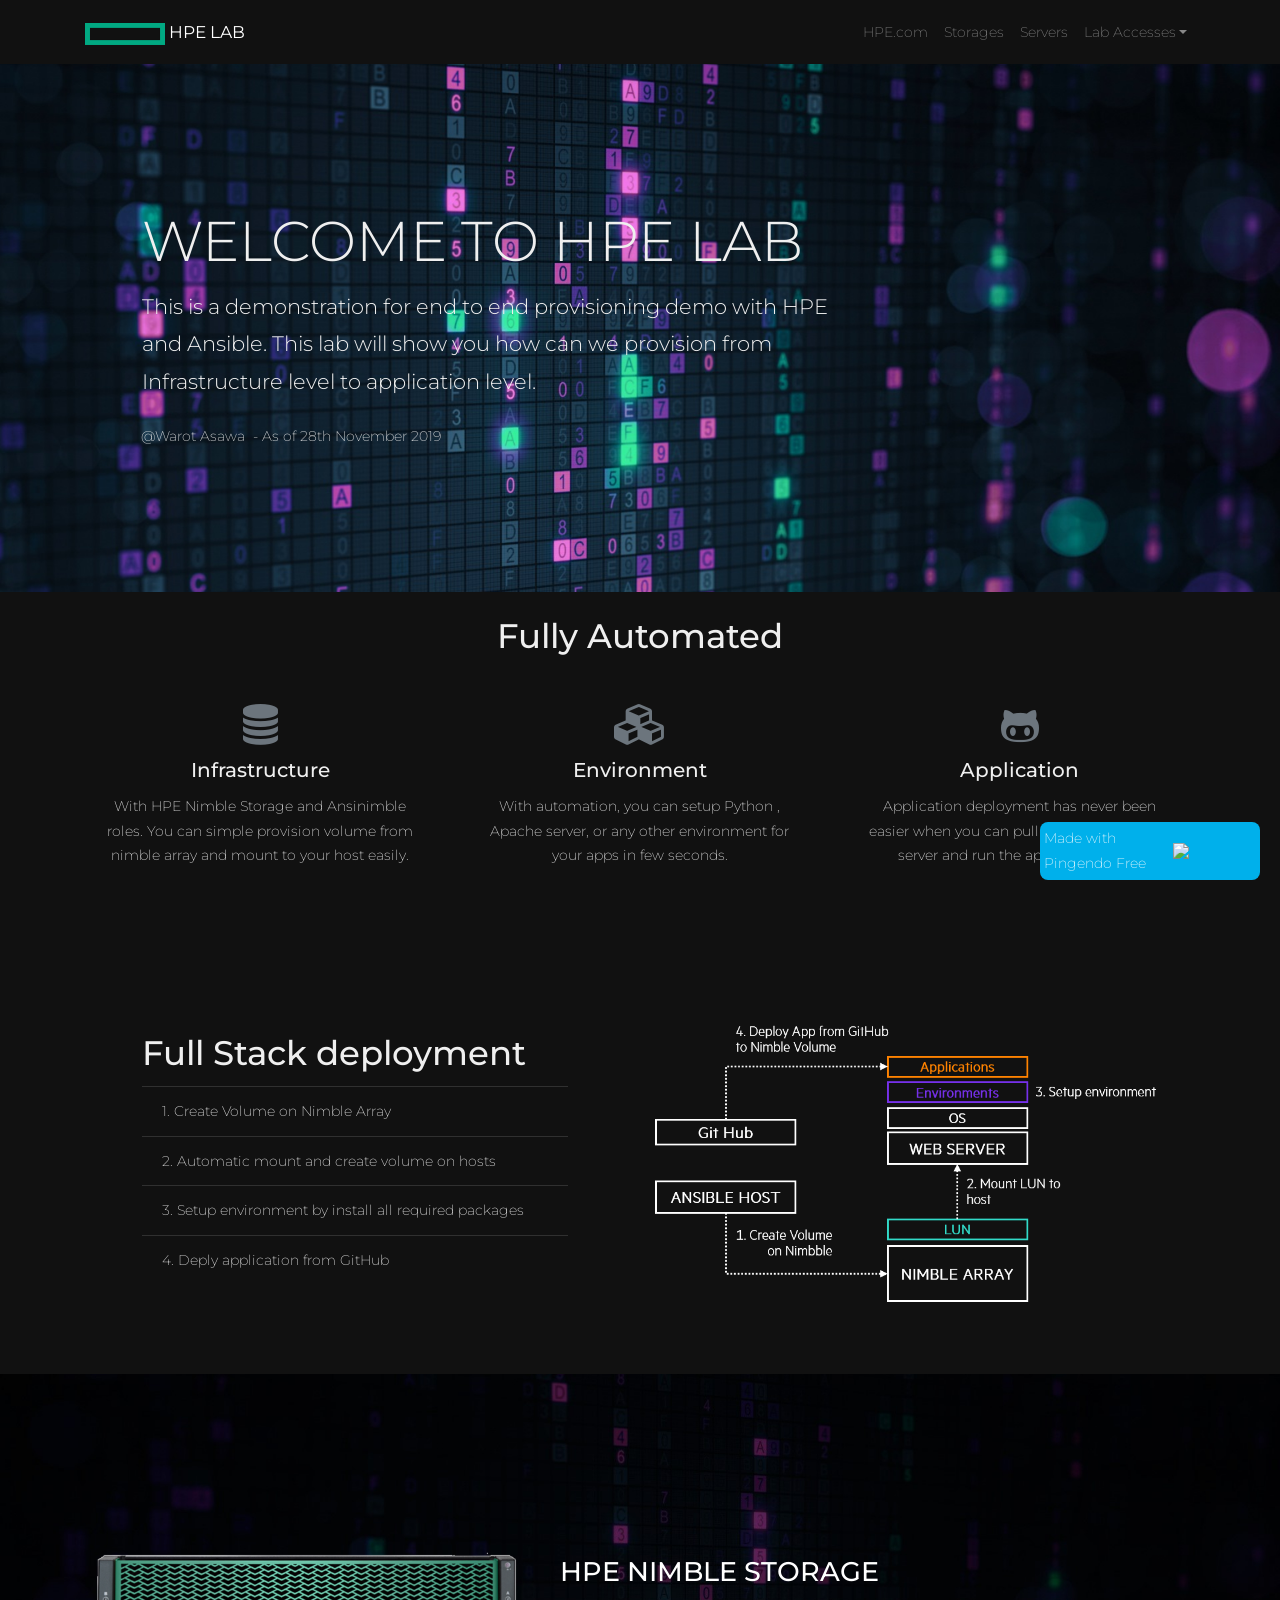
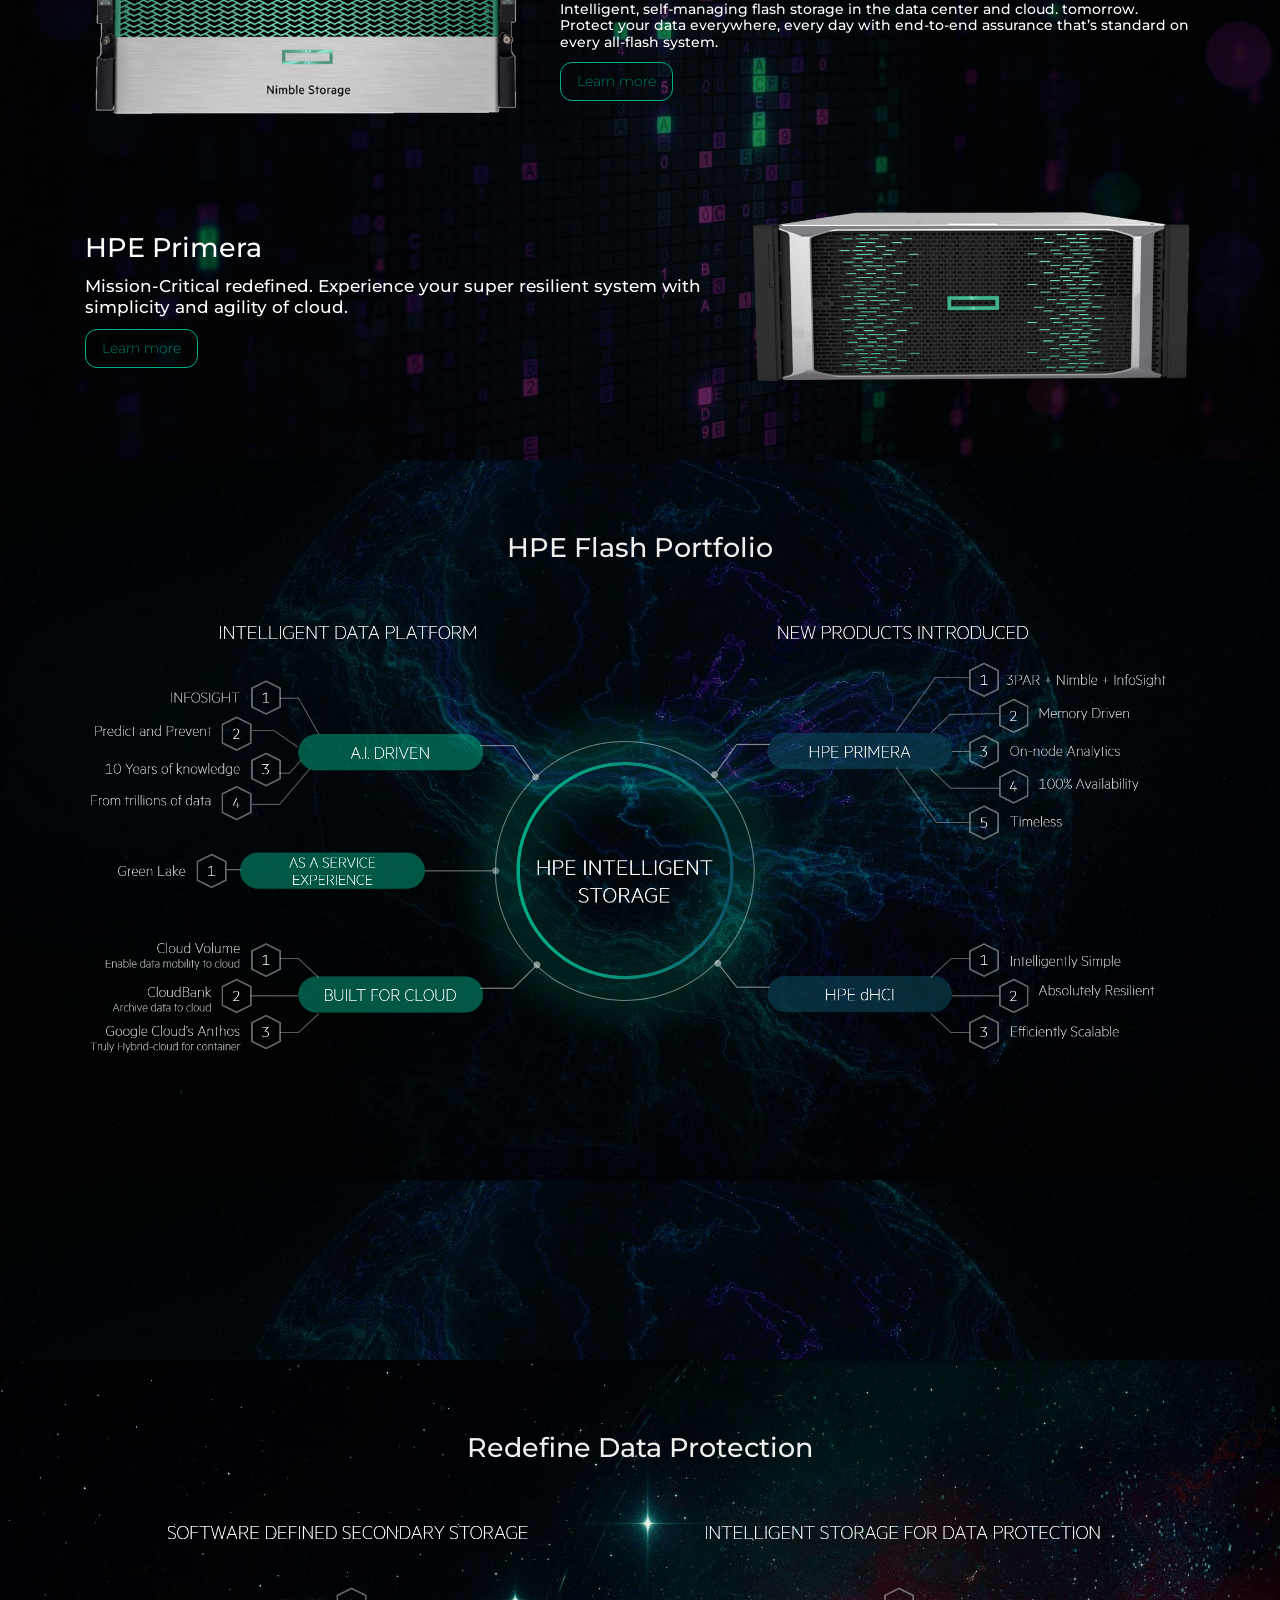
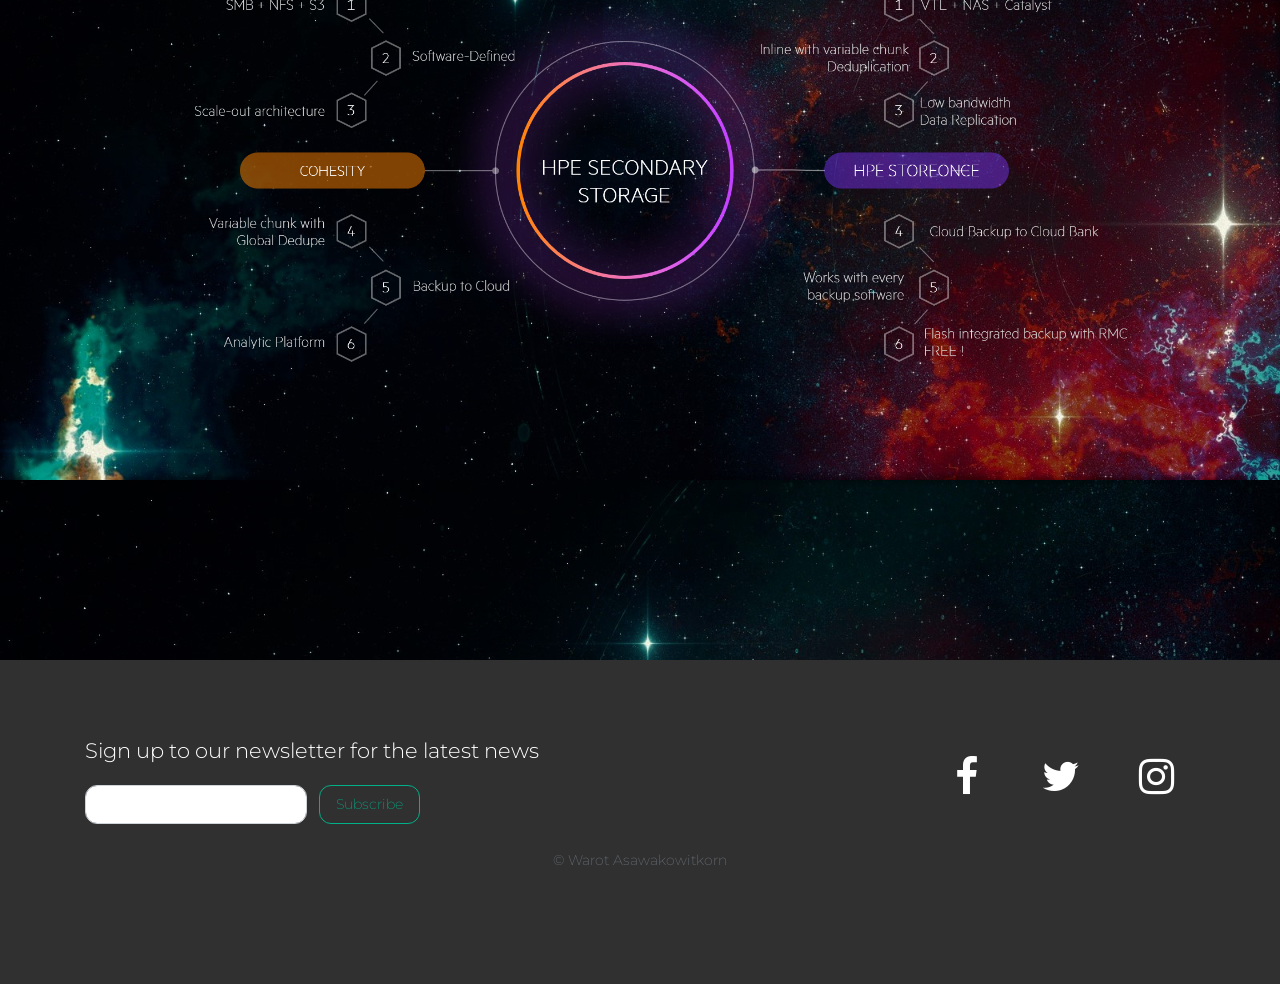
==== index.html @ 10098b96 "change name" ====
<!DOCTYPE html>
<html>

<head>
  <meta charset="utf-8">
  <meta name="viewport" content="width=device-width, initial-scale=1">
  <!-- PAGE settings -->
  <link rel="icon" href="https://templates.pingendo.com/assets/Pingendo_favicon.ico">
  <title>HPE LAB Web App</title>
  <meta name="description" content="For automation Test only.">
  <meta name="keywords" content="HPE Automation">
  <!-- CSS dependencies -->
  <link rel="stylesheet" href="https://cdnjs.cloudflare.com/ajax/libs/font-awesome/4.7.0/css/font-awesome.min.css" type="text/css">
  <link rel="stylesheet" href="neon.css">
  <!-- Script: Make my navbar transparent when the document is scrolled to top -->
  <script src="js/navbar-ontop.js"></script>
  <!-- Script: Animated entrance -->
  <script src="js/animate-in.js"></script>
</head>

<body>
  <!-- Navbar -->
  <nav class="navbar navbar-expand-md navbar-dark bg-dark">
    <div class="container"> <a class="navbar-brand" href="#"><img src="img/logo.png" width="80" height="22" class="d-inline-block align-center" alt="">
        <i class="fa d-inline"></i>
        <b> HPE LAB</b>
      </a> <button class="navbar-toggler navbar-toggler-right border-0" type="button" data-toggle="collapse" data-target="#navbar10">
        <span class="navbar-toggler-icon"></span>
      </button>
      <div class="collapse navbar-collapse" id="navbar10">
        <ul class="navbar-nav ml-auto">
          <li class="nav-item"> <a class="nav-link" href="https://hpe.com">HPE.com</a> </li>
          <li class="nav-item"> <a class="nav-link" href="https://www.hpe.com/us/en/storage.html">Storages</a> </li>
          <li class="nav-item"> <a class="nav-link" href="https://www.hpe.com/us/en/servers.html">Servers</a> </li>
          <li class="nav-item dropdown"> <a class="nav-link dropdown-toggle" id="navbarDropdownMenuLink" data-toggle="dropdown" aria-haspopup="true" aria-expanded="false">Lab Accesses</a>
            <div class="dropdown-menu" aria-labelledby="navbarDropdownMenuLink"> <a class="dropdown-item" href="https://172.30.5.51">Simplivity Lab</a><a class="dropdown-item" href="https://172.30.4.20">Nimble Array</a><a class="dropdown-item" href="https://172.30.12.22">Nimble dHCI Lab</a><a class="dropdown-item" href="https://172.30.4.26">RMC Lab</a><a class="dropdown-item" href="https://172.30.4.1">StoreOnce VSA</a></div>
          </li>
        </ul>
      </div>
    </div>
  </nav>
  <!-- Cover -->
  <div class="py-5 text-center text-md-left" style="	background-image: url(img/bg.jpg);	background-position: right bottom;	background-size: cover;	background-repeat: repeat;	background-attachment: fixed;">
    <div class="container">
      <div class="row">
        <div class="p-5 mx-auto mx-md-0 ml-md-auto col-7 col-md-9">
          <h3 class="display-4">WELCOME TO HPE LAB </h3>
          <p class="mb-3 lead">This is a demonstration for end to end provisioning demo with HPE and Ansible. This lab will show you how can we provision from Infrastructure level to application level. </p>
          <form class="form-inline d-flex justify-content-end">
          </form>
          <div class="input-group-append">@Warot Asawa&nbsp; - As of 28th November 2019</div>
        </div>
        <div class="col-md-3 col-5"></div>
      </div>
      <div class="row">
      </div>
    </div>
  </div>
  <div class="py-3 text-center" style="">
    <div class="container">
      <div class="row">
        <div class="col-md-12 text-center">
          <h1>Fully Automated</h1>
        </div>
      </div>
      <div class="row justify-content-center">
        <div class="col-md-4 p-4"> <i class="d-block fa fa-3x mb-2 text-muted fa-database"></i>
          <h4>Infrastructure</h4>
          <p>With HPE Nimble Storage and Ansinimble roles. You can simple provision volume from nimble array and mount to your host easily. </p>
        </div>
        <div class="col-md-4 col-6 p-4"> <i class="d-block fa fa-3x mb-2 text-muted fa-cubes"></i>
          <h4 style="">Environment</h4>
          <p>With automation, you can setup Python , Apache server, or any other environment for your apps in few seconds. </p>
        </div>
        <div class="col-md-4 col-6 p-4"> <i class="d-block fa fa-3x mb-2 text-muted fa-github-alt"></i>
          <h4>Application</h4>
          <p>Application deployment has never been easier when you can pull new code from Git server and run the app in one steps. </p>
        </div>
      </div>
    </div>
  </div>
  <div class="py-5">
    <div class="container">
      <div class="row">
        <div class="px-lg-5 d-flex flex-column justify-content-center col-lg-6">
          <h1>Full Stack deployment</h1>
          <ul class="list-group list-group-flush">
            <li class="list-group-item">1. Create Volume on Nimble Array</li>
            <li class="list-group-item">2. Automatic mount and create volume on hosts</li>
            <li class="list-group-item"> 3. Setup environment by install all required packages</li>
            <li class="list-group-item"> 4. Deply application from GitHub</li>
          </ul>
        </div>
        <div class="col-lg-6"> <img class="img-fluid d-block" src="img/Diagram.png"> </div>
      </div>
    </div>
  </div>
  <!-- Article style section -->
  <div class="py-5 bg-dark" style="	background-image: url(img/bgdark.jpg);	background-position: top left;	background-size: 100%;	background-repeat: repeat;">
    <div class="container">
      <div class="row py-5">
        <div class="col-md-5 order-2 order-md-1 animate-in-left">
          <img class="img-fluid d-block my-3 mx-auto" src="img/nimble.png" width="auto
auto"> </div>
        <div class="col-md-7 align-self-center order-1 order-md-2 my-3 text-md-left text-center">
          <h2>HPE NIMBLE STORAGE </h2>
          <h6>Intelligent, self-managing flash storage in the data center and cloud. tomorrow. Protect your data everywhere, every day with end-to-end assurance that’s standard on every all-flash system. </h6>
          <a class="btn btn-outline-primary" href="https://www.hpe.com/us/en/storage/nimble.html">Learn more</a>
        </div>
      </div>
      <div class="row text-center">
        <div class="align-self-center col-lg-7 text-md-left text-center">
          <h2>HPE Primera</h2>
          <h5 contenteditable="true">Mission-Critical redefined. Experience your super resilient system with simplicity and agility of cloud.</h5><a class="btn btn-outline-primary" href="https://www.hpe.com/us/en/storage/hpe-primera.html">Learn more</a>
        </div>
        <div class="align-self-center animate-in-right col-lg-5">
          <img class="img-fluid d-block mx-auto m-0" src="img/primera-s.png" style=""> </div>
      </div>
    </div>
  </div>
  <!-- Features -->
  <div class="py-5 h-100" id="features" style="	background-image: url(img/bg2dark.jpg);	background-position: top left;	background-size: 100%;	background-repeat: repeat;">
    <div class="container h-100">
      <div class="row">
        <div class="col-12 text-center">
          <h2 class="pb-4">HPE Flash Portfolio</h2>
        </div>
      </div>
      <div class="row w-100 h-75" style="	background-image: url(img/primary.png);	background-position: inline;	background-size: 100%;	background-repeat: no-repeat;"></div>
    </div>
  </div>
  <div class="py-5 h-100" id="features" style="	background-image: url(img/bg3dark.jpg);	background-position: top left;	background-size: 100%;	background-repeat: repeat;">
    <div class="container h-100">
      <div class="row">
        <div class="col-12 text-center">
          <h2 class="pb-4">Redefine Data Protection</h2>
        </div>
      </div>
      <div class="row w-100 h-75" style="	background-image: url(img/secondary.png);	background-position: inline;	background-size: 100%;	background-repeat: no-repeat;"></div>
    </div>
  </div>
  <!-- Features -->
  <!-- Carousel reviews -->
  <!-- Call to action -->
  <!-- Footer -->
  <div class="py-5 bg-dark">
    <div class="container">
      <div class="row">
        <div class="col-md-9">
          <p class="lead">Sign up to our newsletter for the latest news</p>
          <form class="form-inline">
            <div class="form-group">
              <input type="email" class="form-control" placeholder="Your e-mail here"> </div>
            <button type="submit" class="btn ml-2 btn-outline-primary">Subscribe</button>
          </form>
        </div>
        <div class="col-4 col-md-1 align-self-center my-3">
          <a href="https://www.facebook.com" target="blank"><i class="fa fa-fw fa-facebook fa-3x text-white"></i></a>
        </div>
        <div class="col-4 col-md-1 align-self-center my-3">
          <a href="https://twitter.com" target="blank"><i class="fa fa-fw fa-twitter fa-3x text-white"></i></a>
        </div>
        <div class="col-4 col-md-1 align-self-center my-3">
          <a href="https://www.instagram.com" target="blank"><i class="fa fa-fw fa-instagram fa-3x text-white"></i></a>
        </div>
      </div>
      <div class="row">
        <div class="col-12 my-3 text-center">
          <p class="text-muted" contenteditable="true">© Warot Asawakowitkorn</p>
        </div>
      </div>
    </div>
  </div>
  <!-- JavaScript dependencies -->
  <script src="https://code.jquery.com/jquery-3.3.1.min.js"></script>
  <script src="https://cdnjs.cloudflare.com/ajax/libs/popper.js/1.14.3/umd/popper.min.js" integrity="sha384-ZMP7rVo3mIykV+2+9J3UJ46jBk0WLaUAdn689aCwoqbBJiSnjAK/l8WvCWPIPm49" crossorigin="anonymous"></script>
  <script src="https://stackpath.bootstrapcdn.com/bootstrap/4.1.3/js/bootstrap.min.js" integrity="sha384-ChfqqxuZUCnJSK3+MXmPNIyE6ZbWh2IMqE241rYiqJxyMiZ6OW/JmZQ5stwEULTy" crossorigin="anonymous"></script>
  <!-- Script: Smooth scrolling between anchors in the same page -->
  <script src="js/smooth-scroll.js" style=""></script>
  <pingendo onclick="window.open('https://pingendo.com/', '_blank')" style="cursor:pointer;position: fixed;bottom: 20px;right:20px;padding:4px;background-color: #00b0eb;border-radius: 8px; width:220px;display:flex;flex-direction:row;align-items:center;justify-content:center;font-size:14px;color:white">Made with Pingendo Free&nbsp;&nbsp;<img src="https://pingendo.com/site-assets/Pingendo_logo_big.png" class="d-block" alt="Pingendo logo" height="16"></pingendo>
</body>

</html>
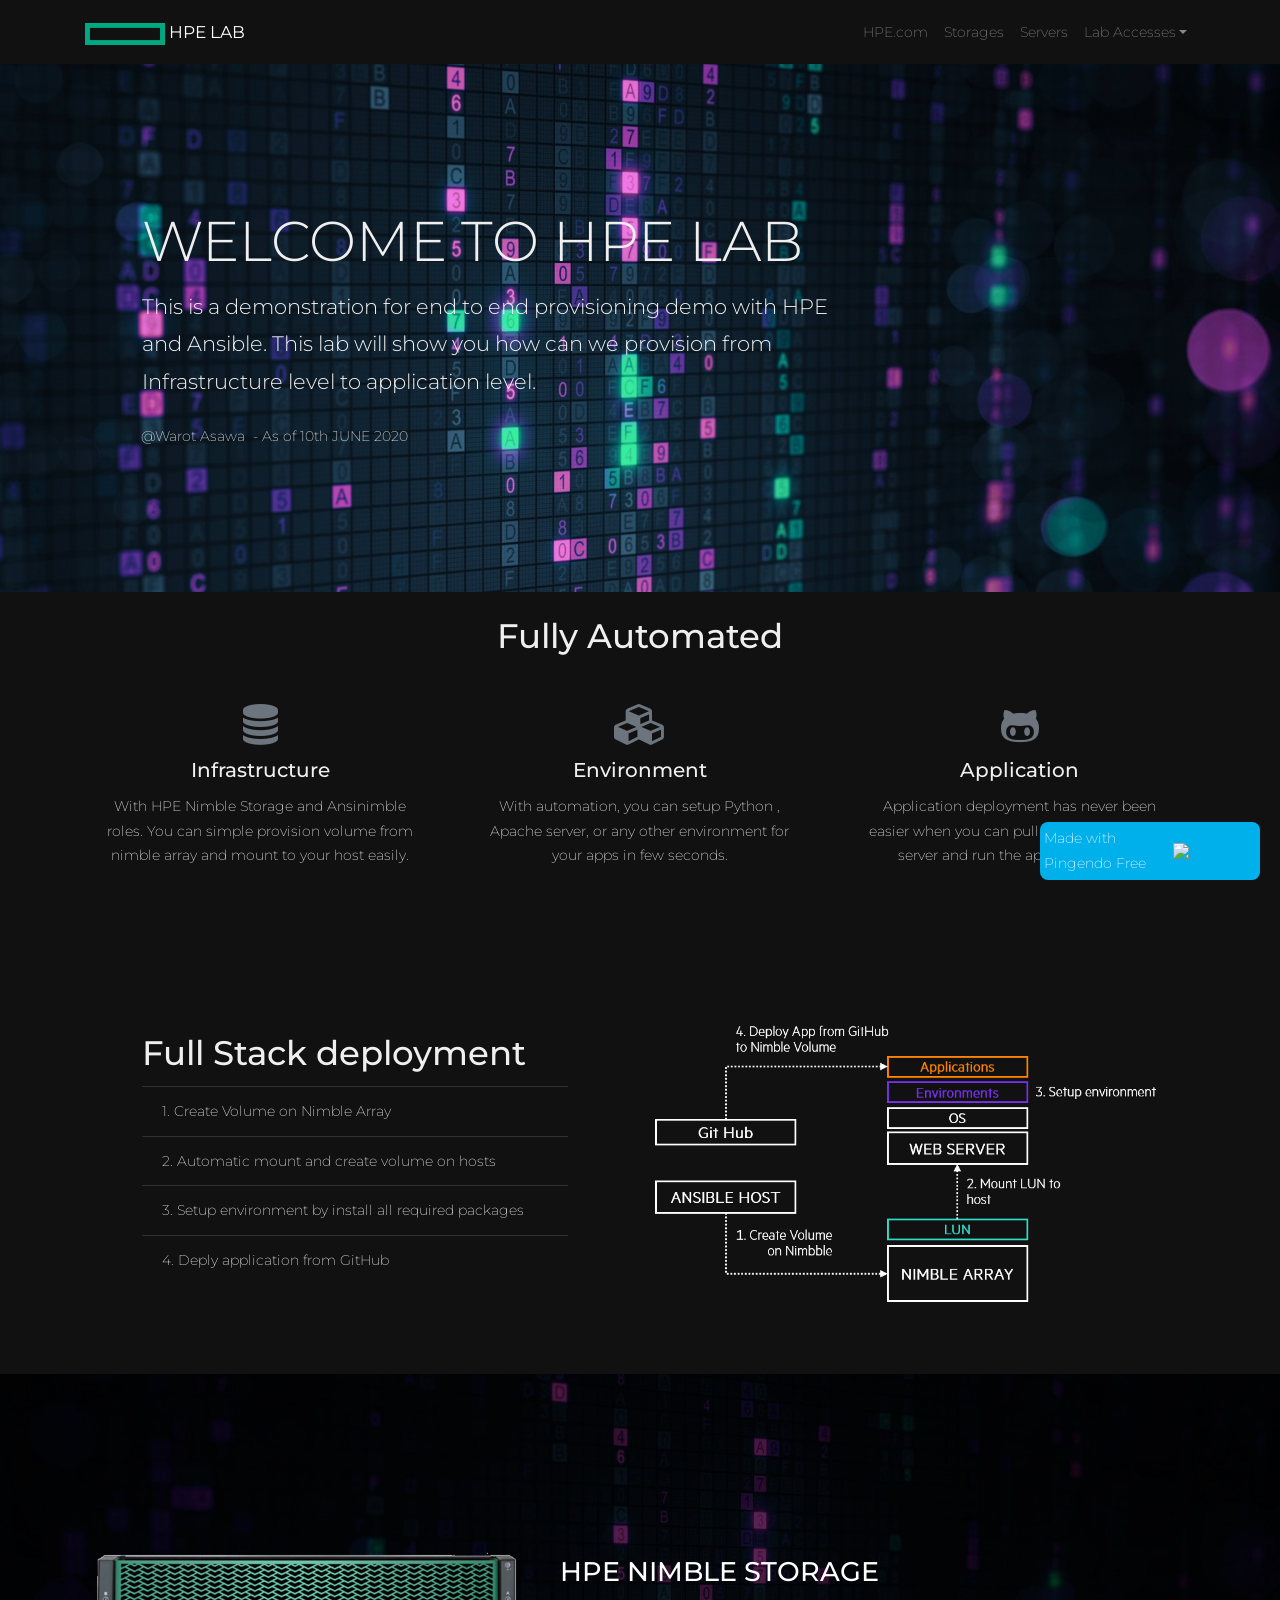
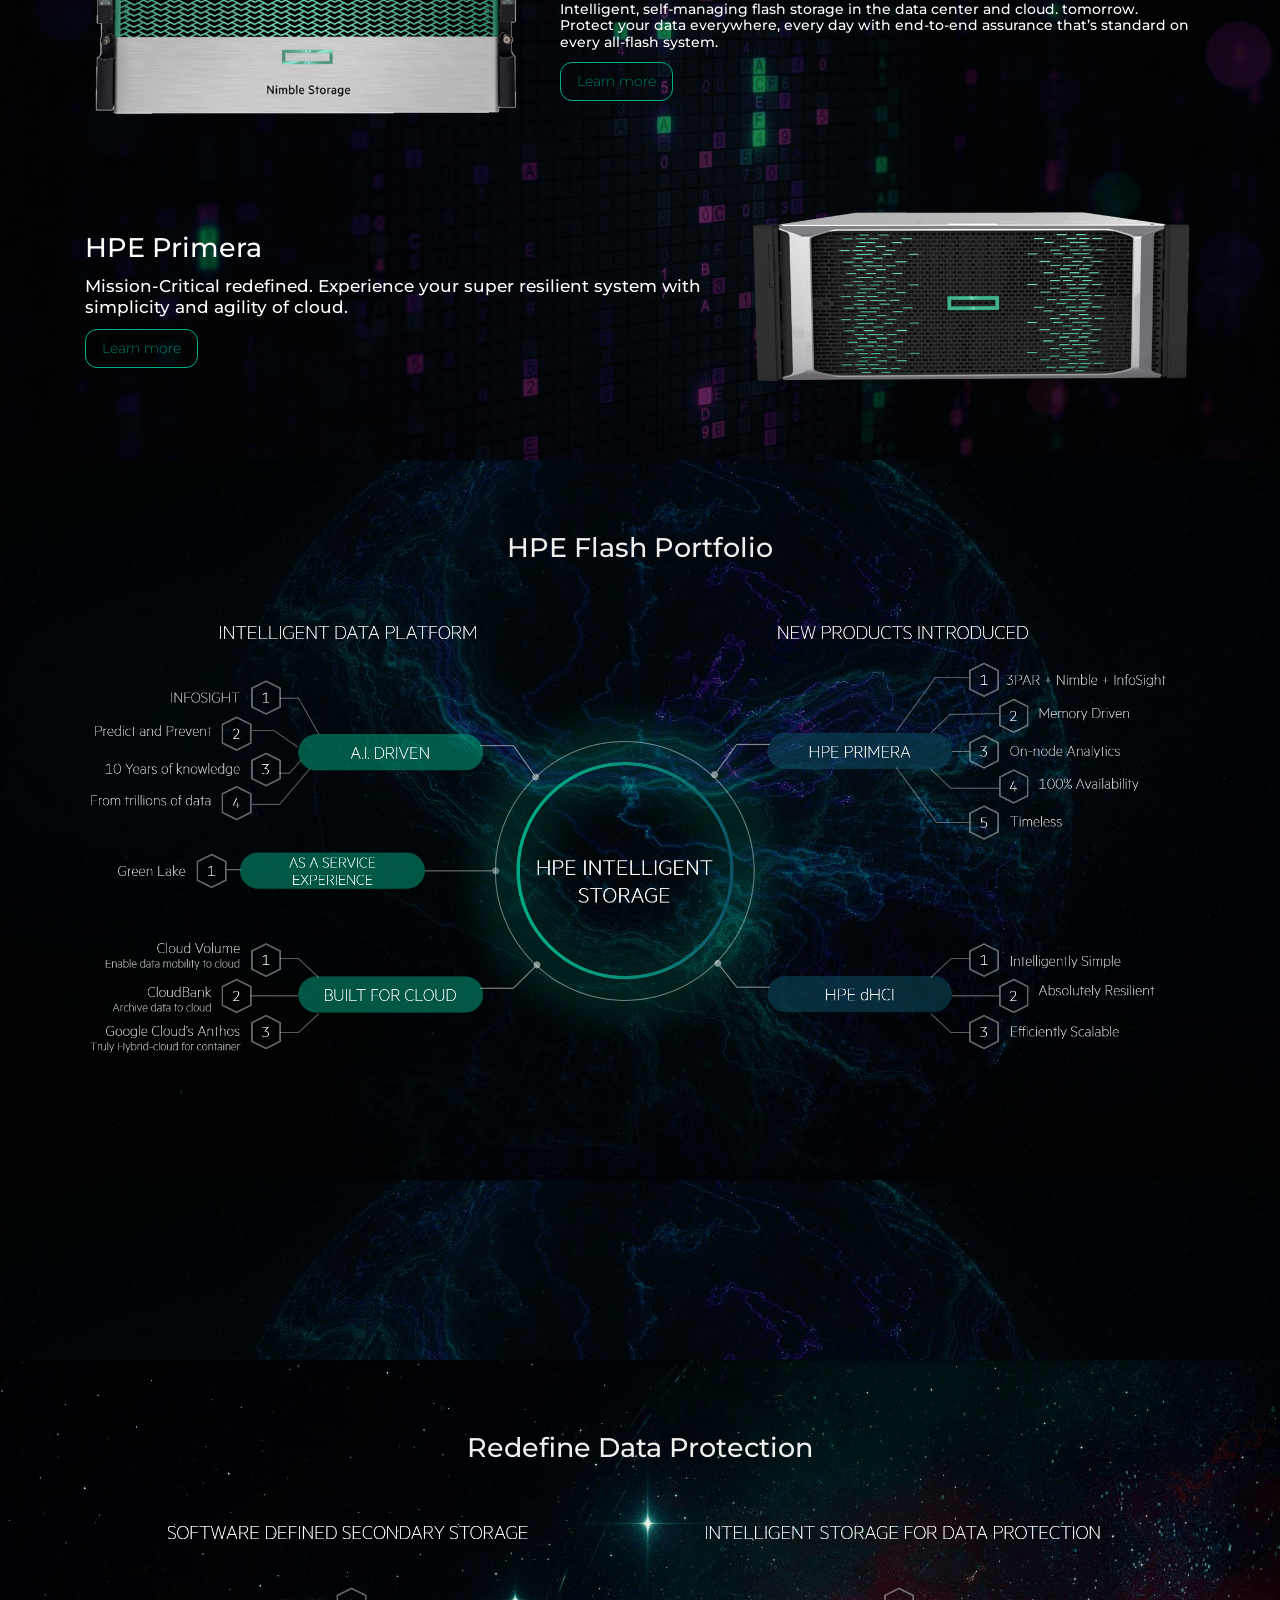
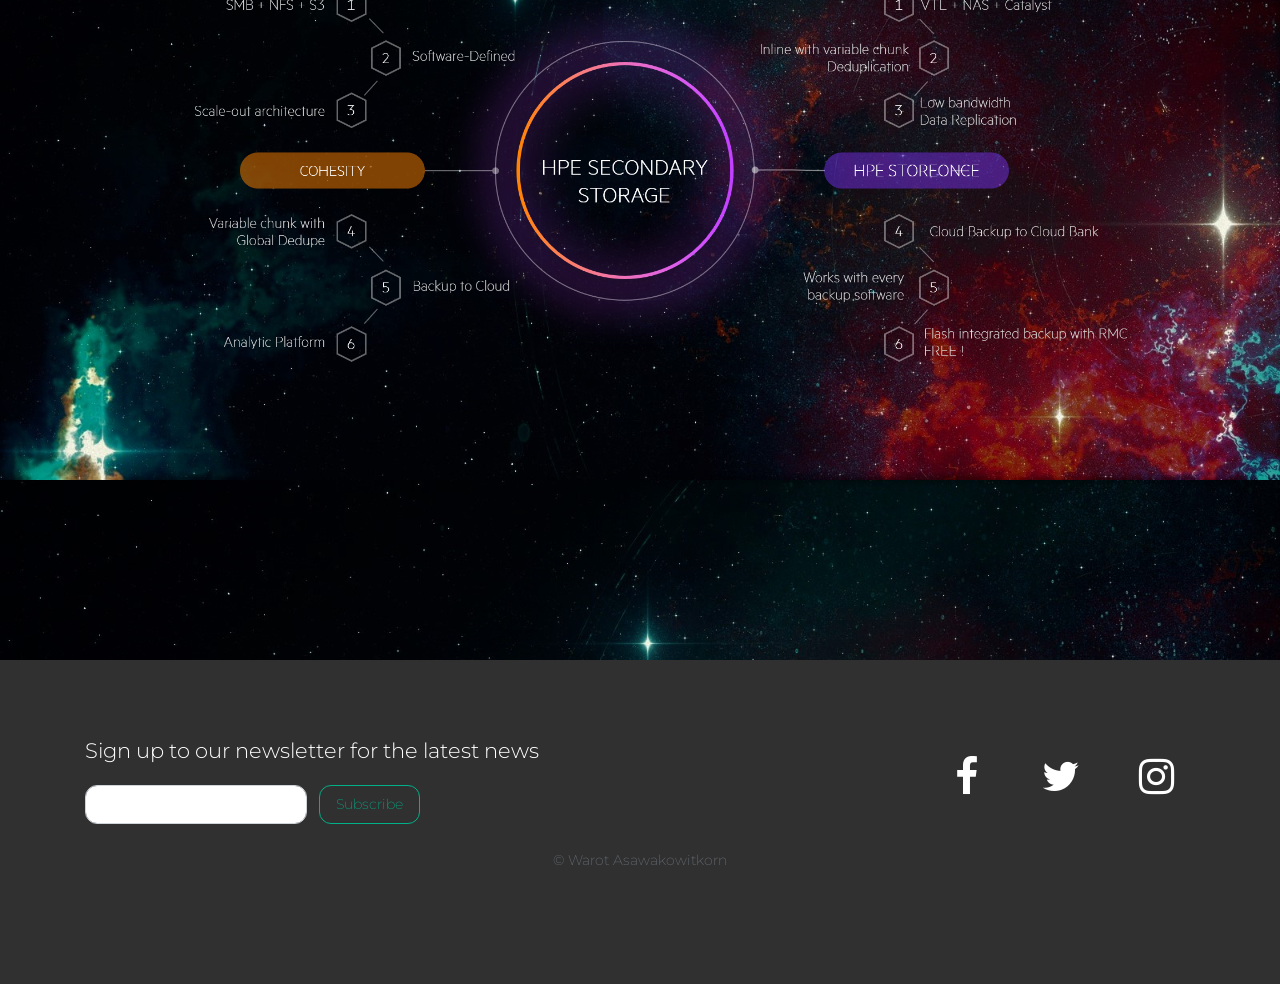
==== commit ea78a749: "Try auto build" ====
--- a/index.html
+++ b/index.html
@@ -48,7 +48,7 @@
           <p class="mb-3 lead">This is a demonstration for end to end provisioning demo with HPE and Ansible. This lab will show you how can we provision from Infrastructure level to application level. </p>
           <form class="form-inline d-flex justify-content-end">
           </form>
-          <div class="input-group-append">@Warot Asawa&nbsp; - As of 28th November 2019</div>
+          <div class="input-group-append">@Warot Asawa&nbsp; - As of 10th JUNE 2020</div>
         </div>
         <div class="col-md-3 col-5"></div>
       </div>
@@ -180,4 +180,4 @@
   <pingendo onclick="window.open('https://pingendo.com/', '_blank')" style="cursor:pointer;position: fixed;bottom: 20px;right:20px;padding:4px;background-color: #00b0eb;border-radius: 8px; width:220px;display:flex;flex-direction:row;align-items:center;justify-content:center;font-size:14px;color:white">Made with Pingendo Free&nbsp;&nbsp;<img src="https://pingendo.com/site-assets/Pingendo_logo_big.png" class="d-block" alt="Pingendo logo" height="16"></pingendo>
 </body>
 
-</html>+</html>
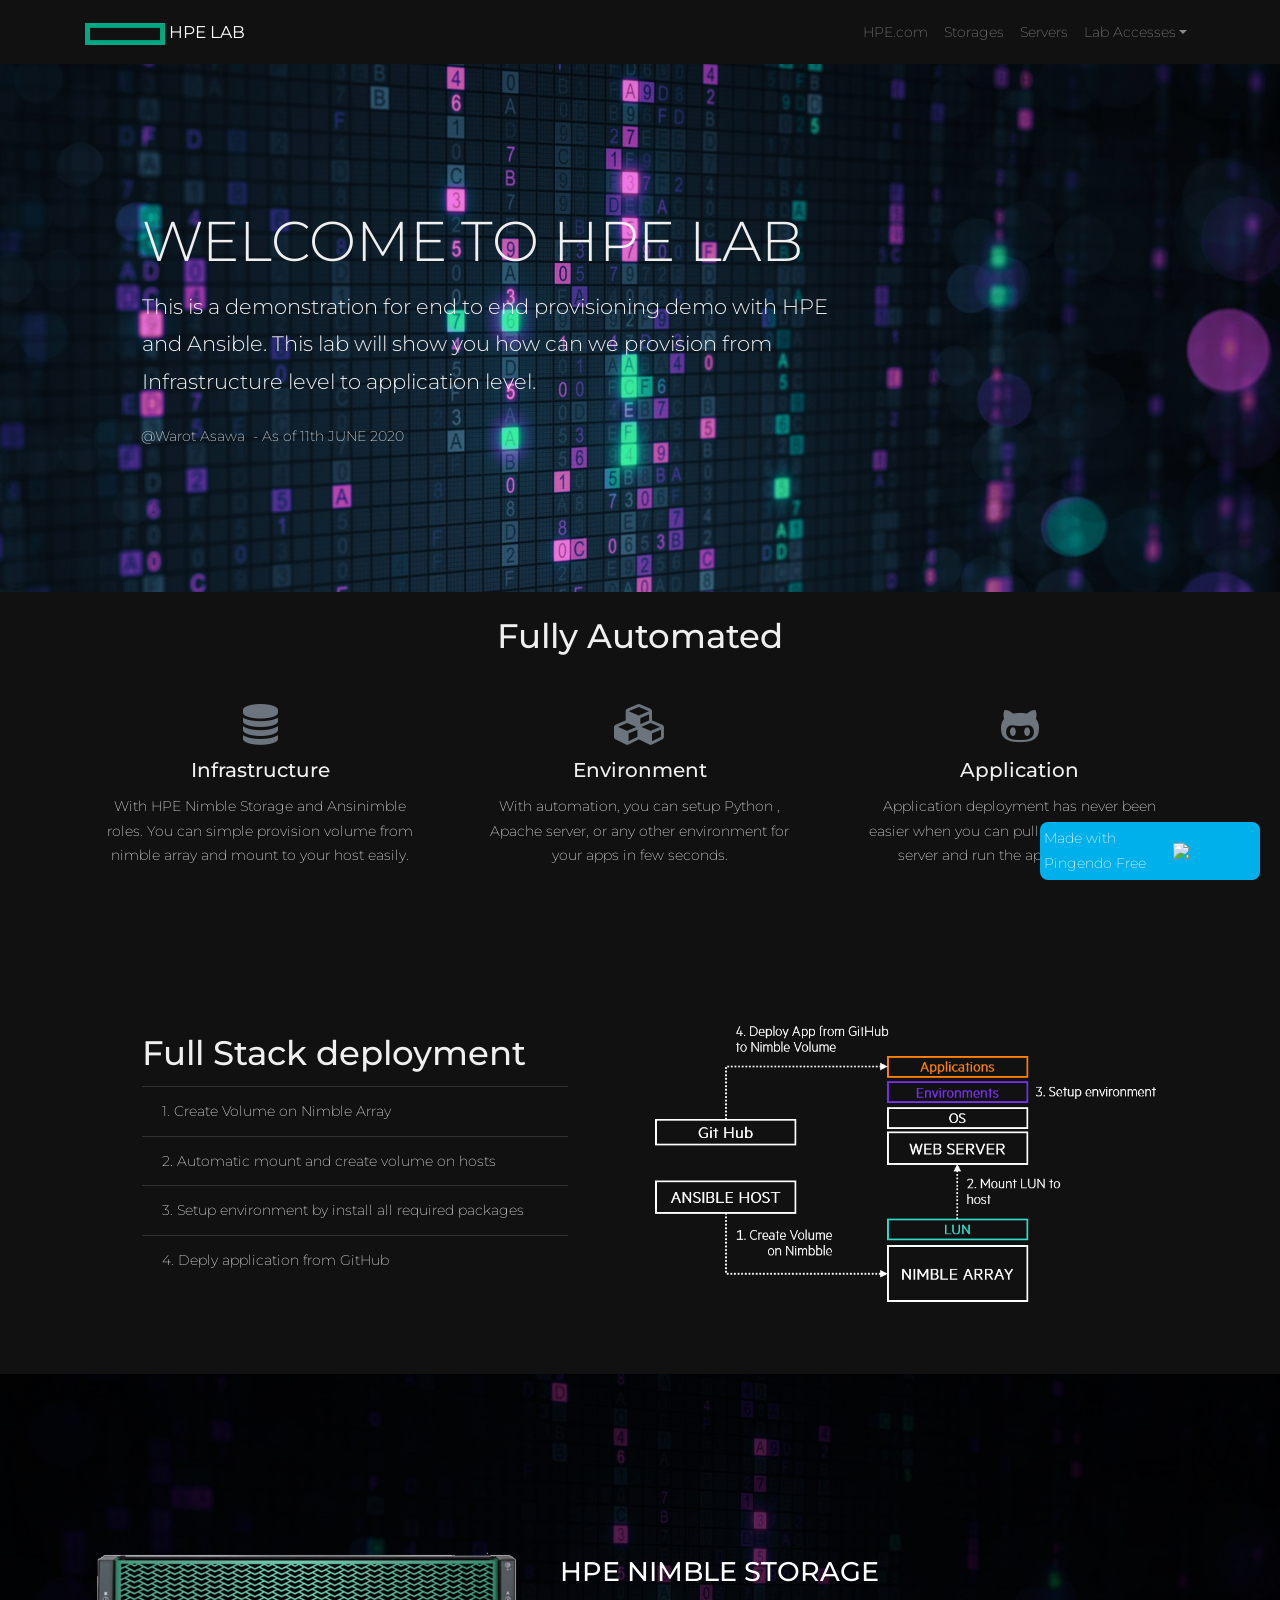
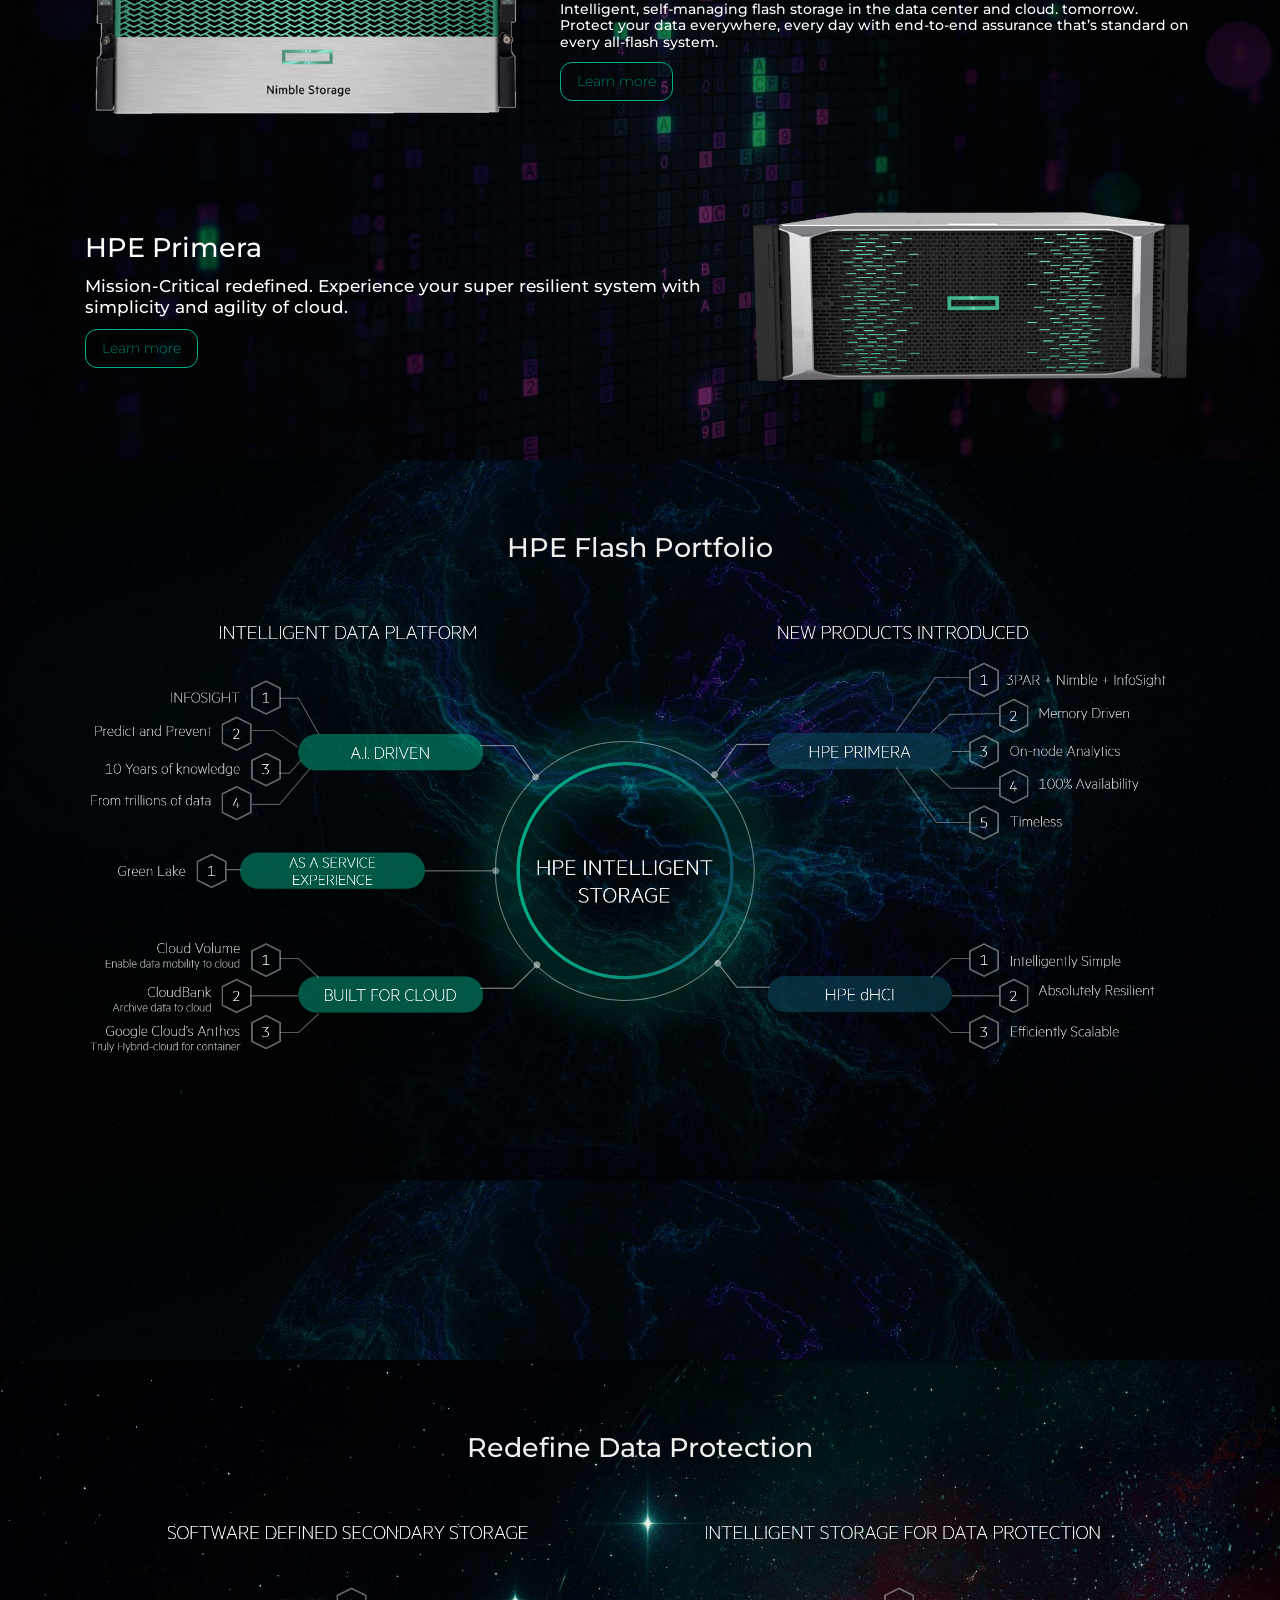
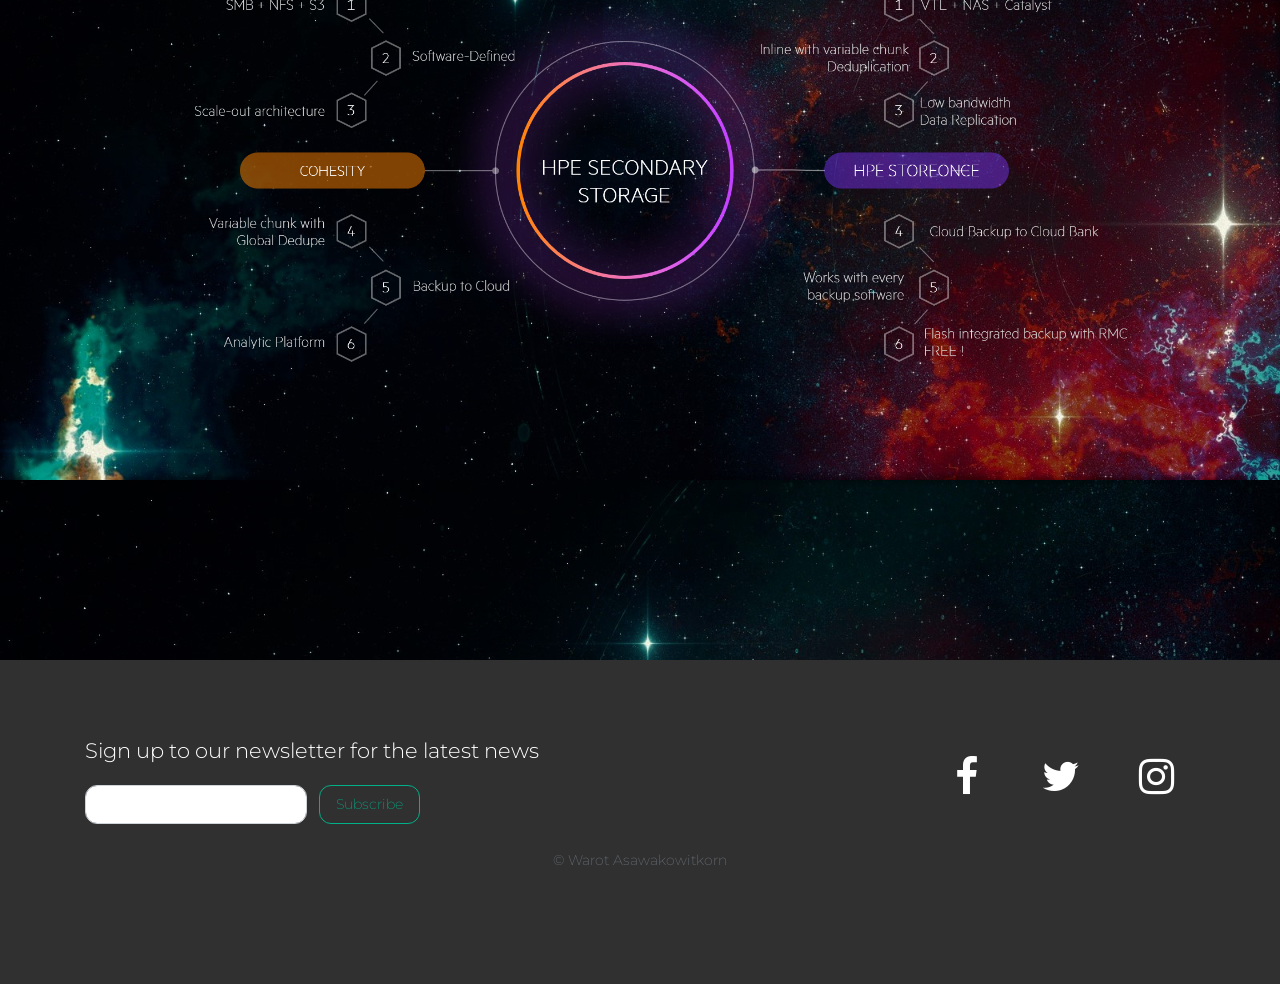
==== commit 632236ae: "Test, change to 11th june" ====
--- a/index.html
+++ b/index.html
@@ -48,7 +48,7 @@
           <p class="mb-3 lead">This is a demonstration for end to end provisioning demo with HPE and Ansible. This lab will show you how can we provision from Infrastructure level to application level. </p>
           <form class="form-inline d-flex justify-content-end">
           </form>
-          <div class="input-group-append">@Warot Asawa&nbsp; - As of 10th JUNE 2020</div>
+          <div class="input-group-append">@Warot Asawa&nbsp; - As of 11th JUNE 2020</div>
         </div>
         <div class="col-md-3 col-5"></div>
       </div>
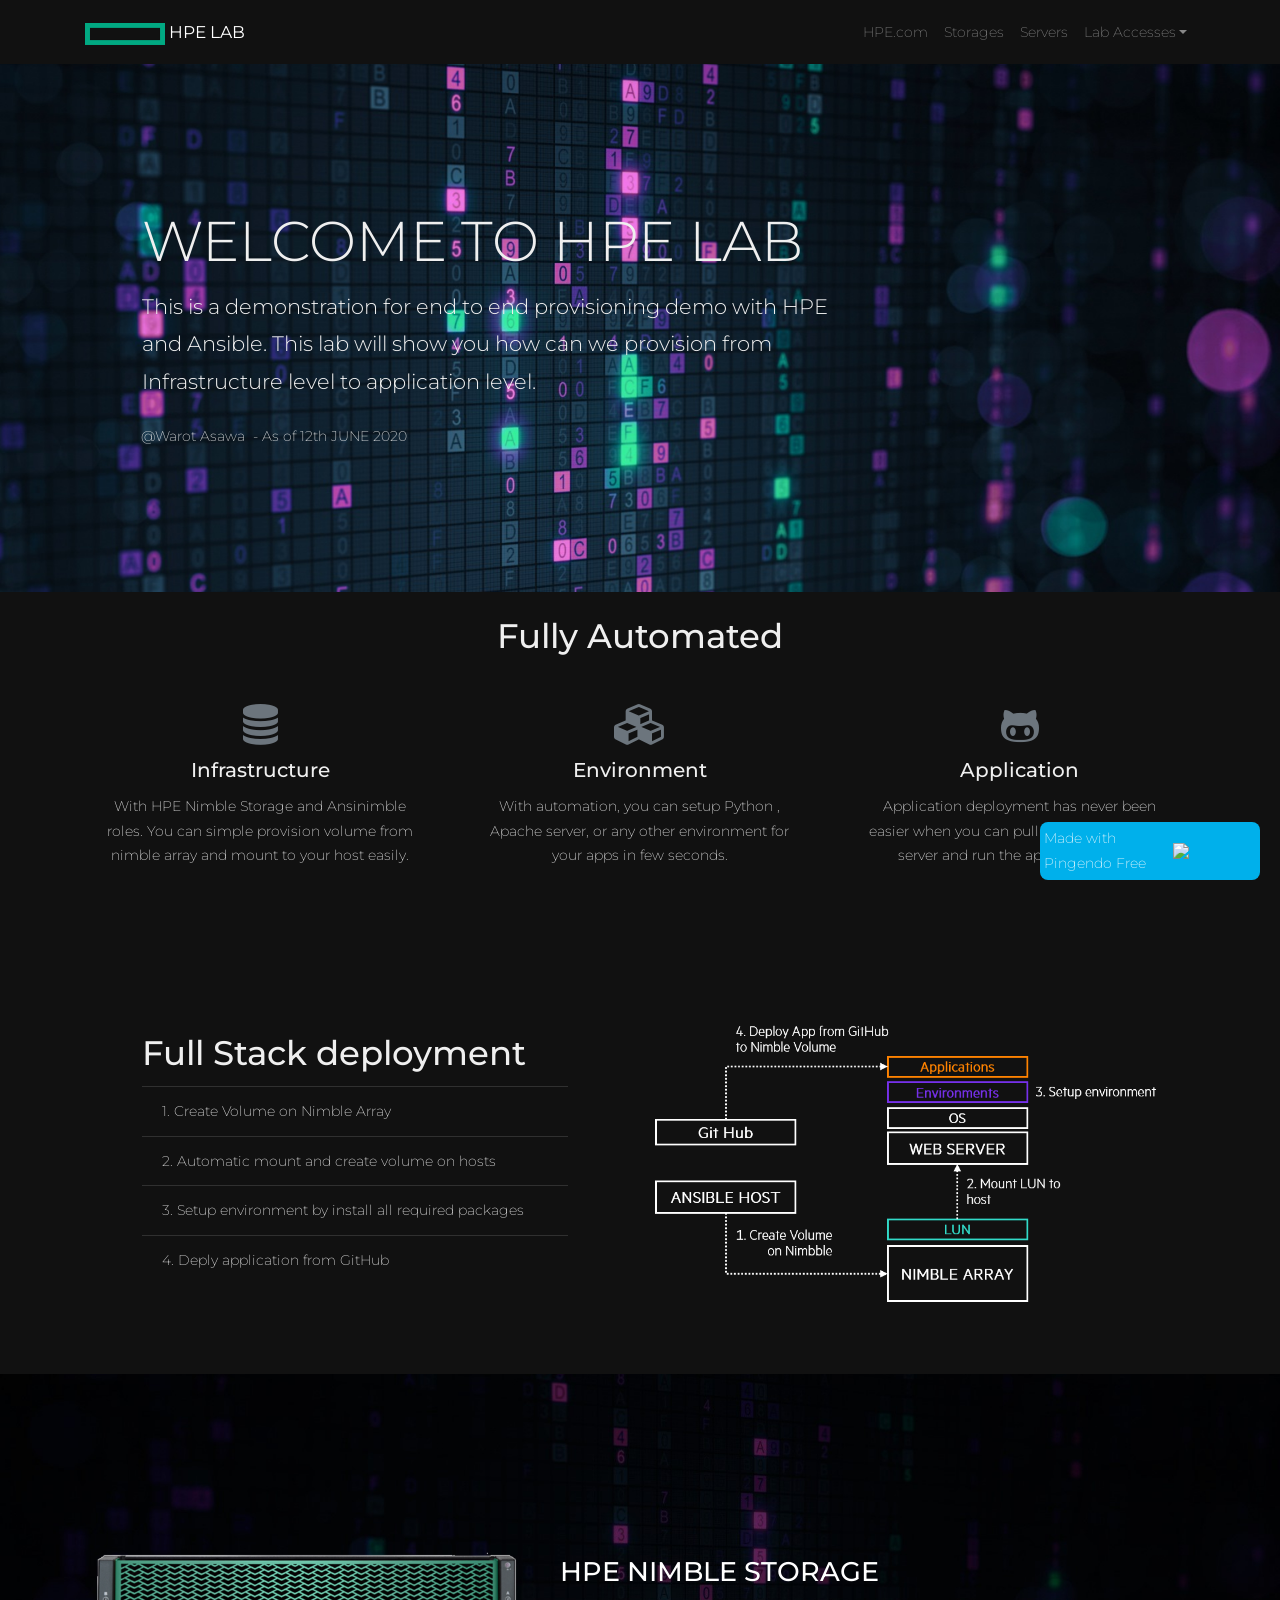
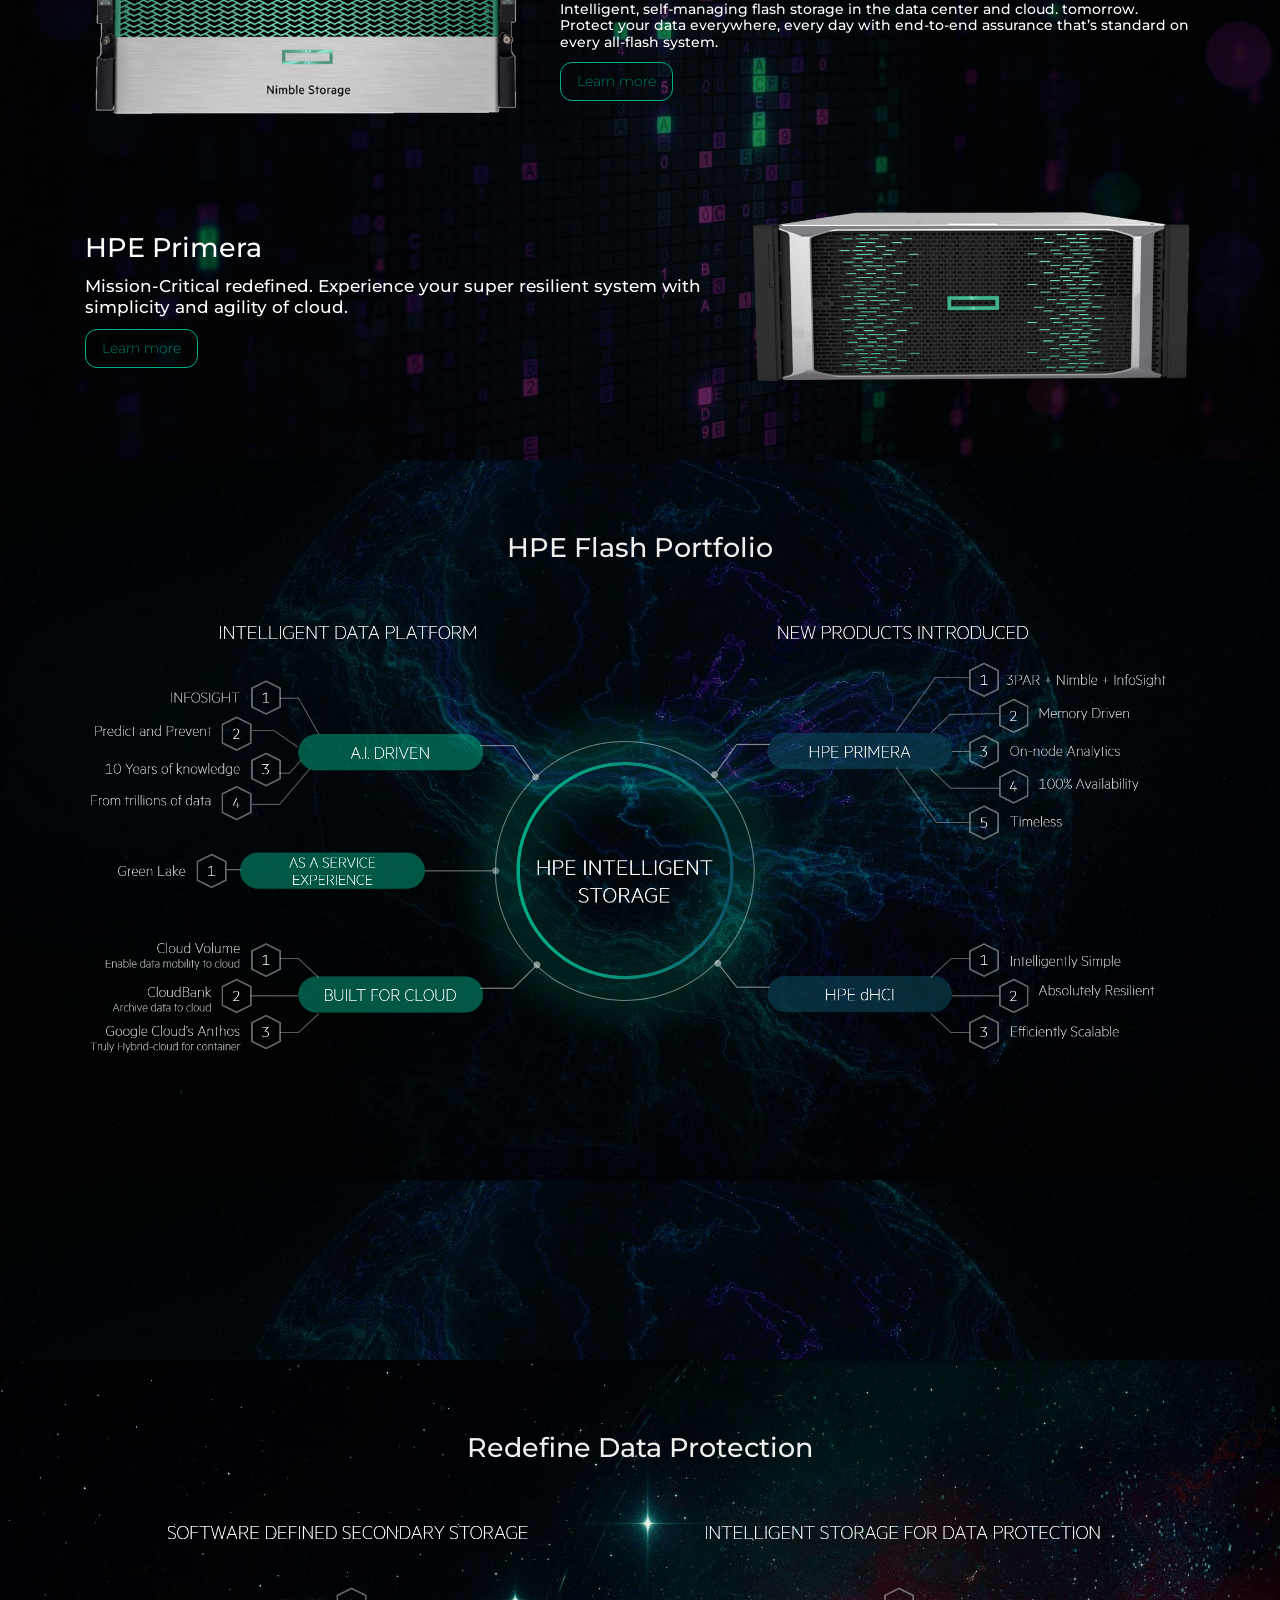
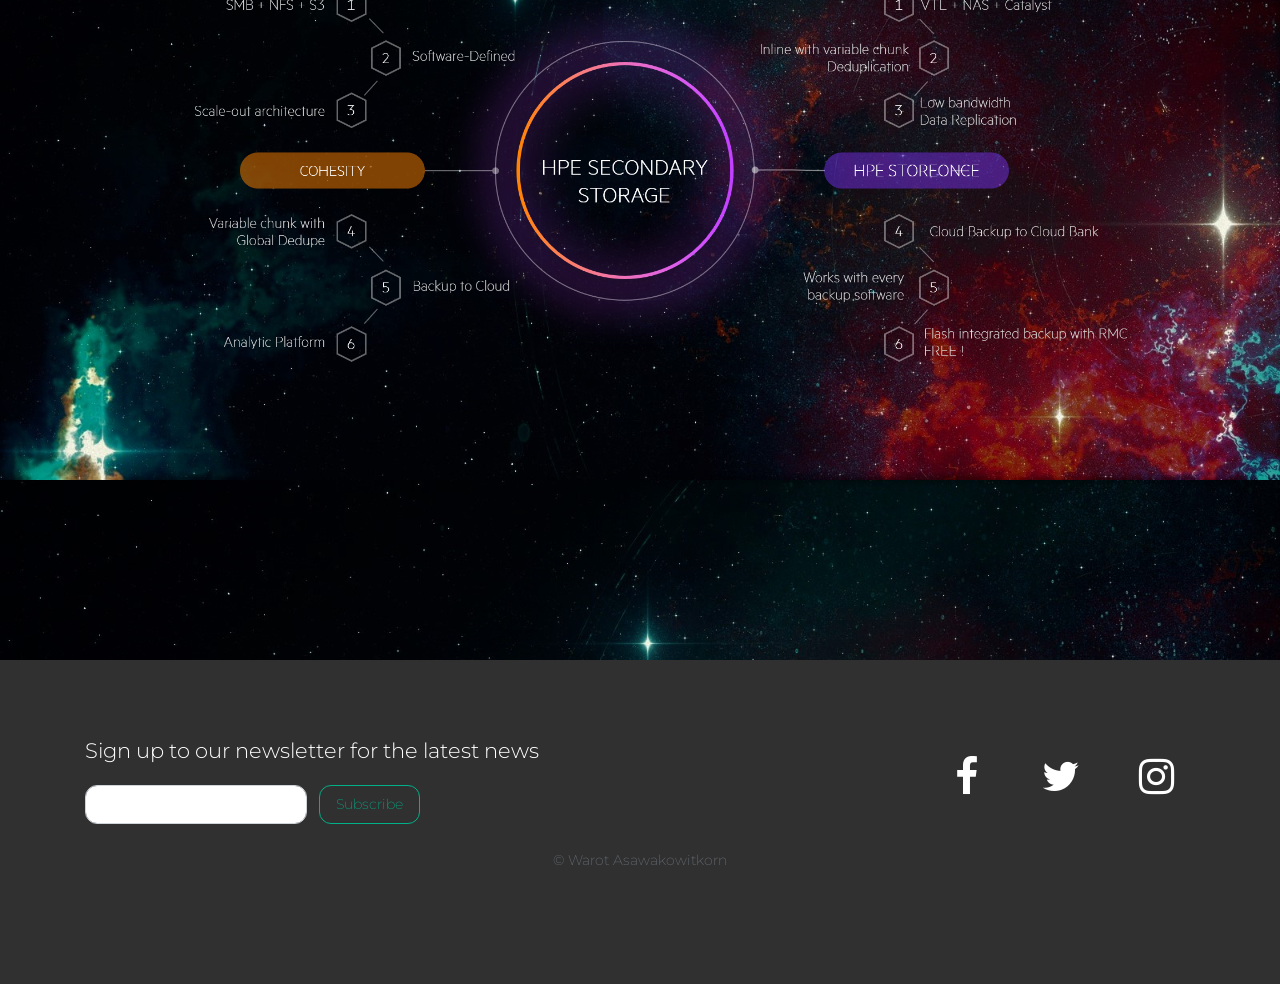
==== commit a0d60664: "iChenage date" ====
--- a/index.html
+++ b/index.html
@@ -48,7 +48,7 @@
           <p class="mb-3 lead">This is a demonstration for end to end provisioning demo with HPE and Ansible. This lab will show you how can we provision from Infrastructure level to application level. </p>
           <form class="form-inline d-flex justify-content-end">
           </form>
-          <div class="input-group-append">@Warot Asawa&nbsp; - As of 11th JUNE 2020</div>
+          <div class="input-group-append">@Warot Asawa&nbsp; - As of 12th JUNE 2020</div>
         </div>
         <div class="col-md-3 col-5"></div>
       </div>
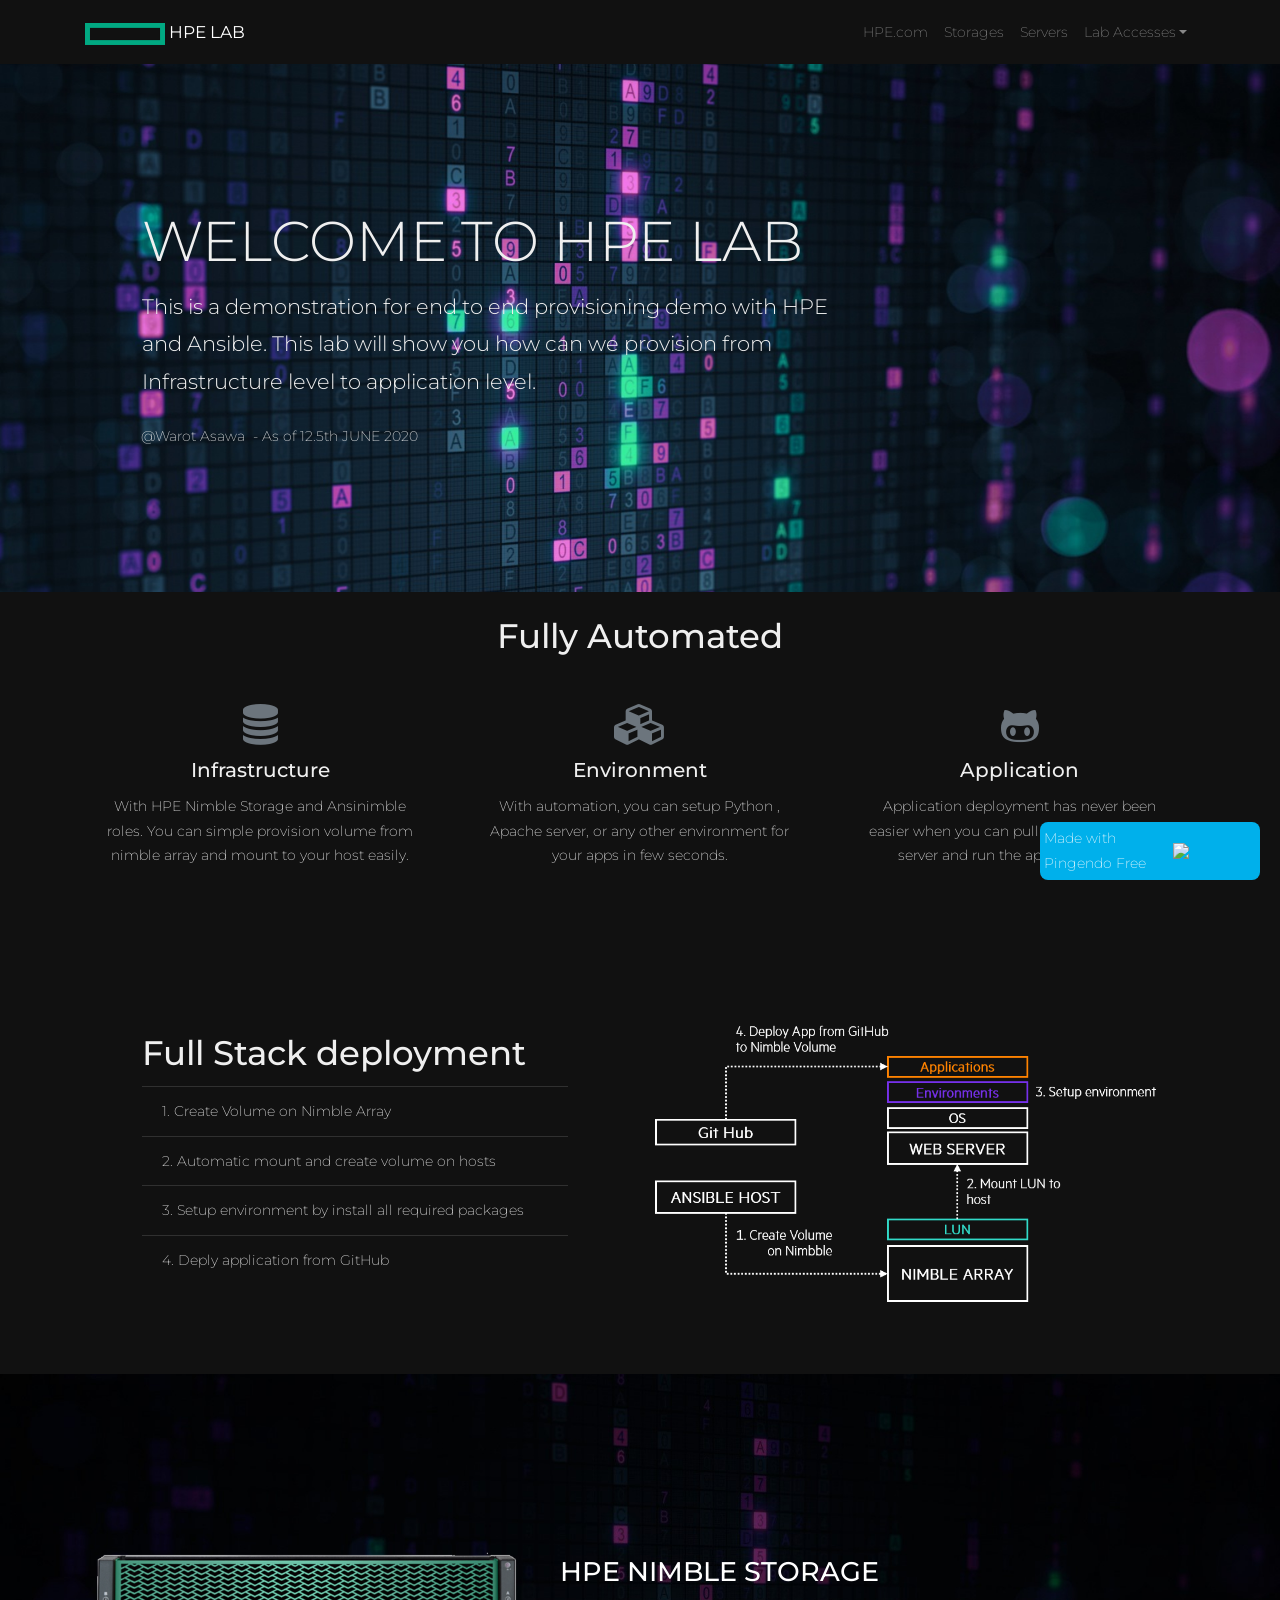
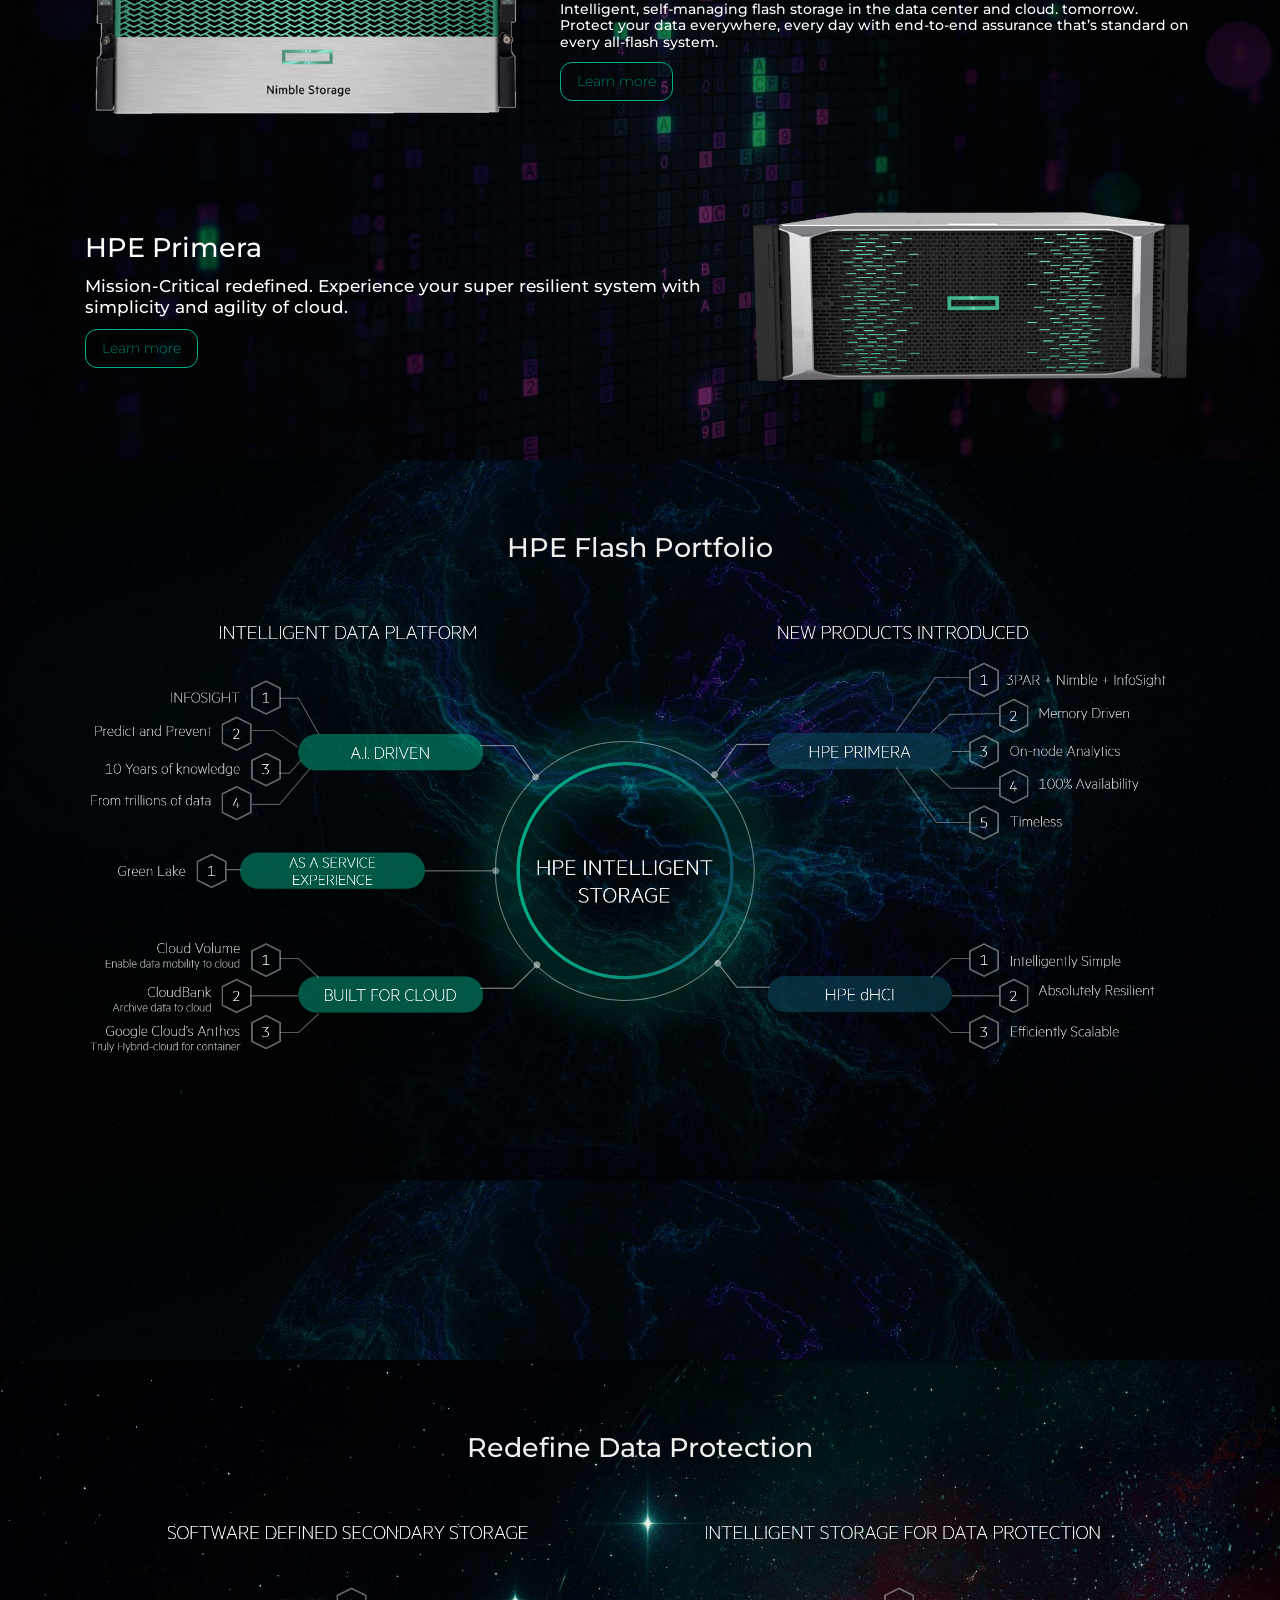
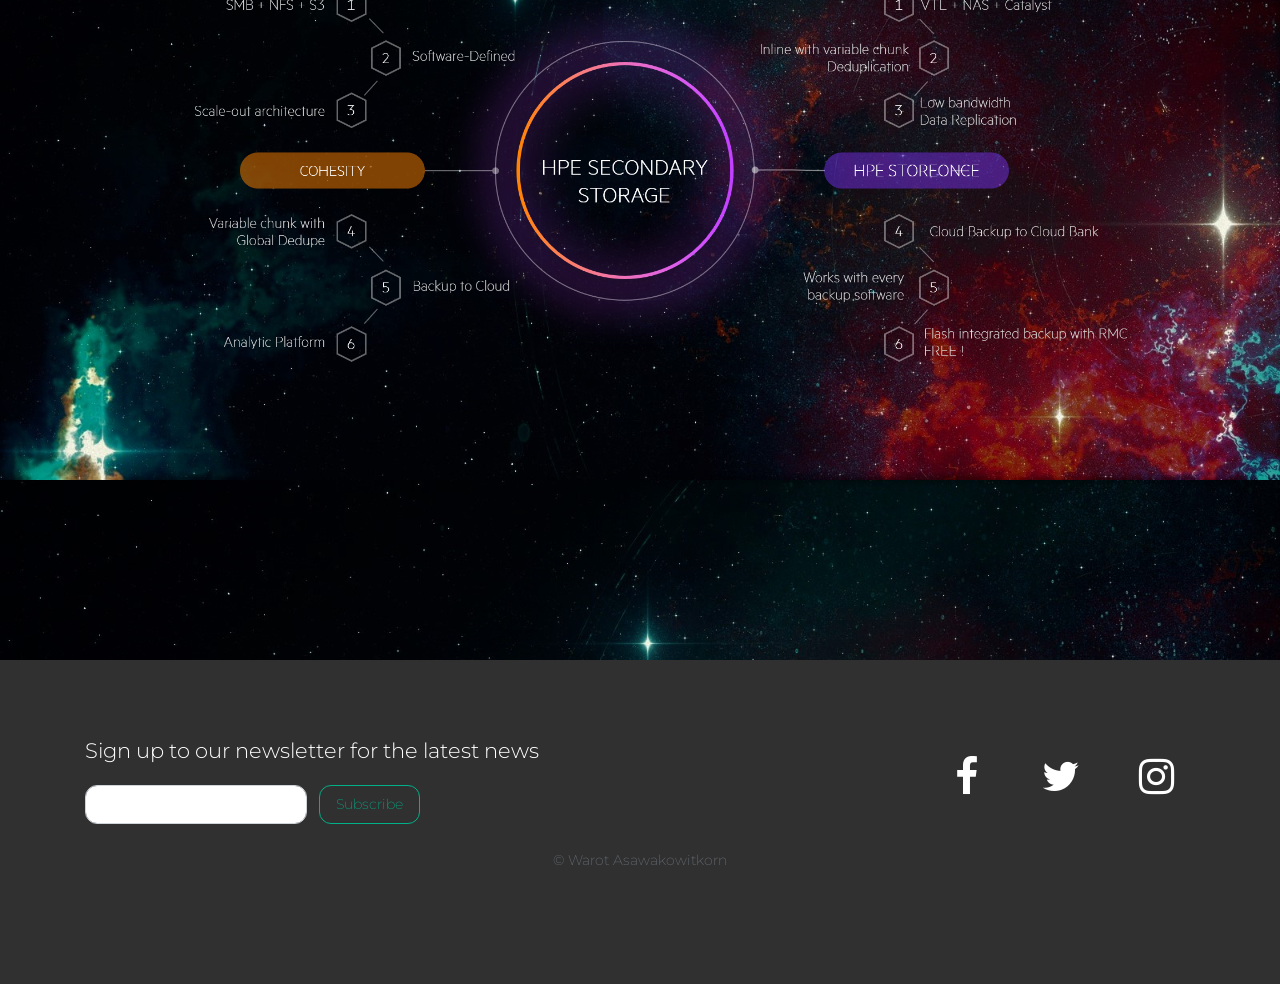
==== commit e3b1a796: "Change date" ====
--- a/index.html
+++ b/index.html
@@ -48,7 +48,7 @@
           <p class="mb-3 lead">This is a demonstration for end to end provisioning demo with HPE and Ansible. This lab will show you how can we provision from Infrastructure level to application level. </p>
           <form class="form-inline d-flex justify-content-end">
           </form>
-          <div class="input-group-append">@Warot Asawa&nbsp; - As of 12th JUNE 2020</div>
+          <div class="input-group-append">@Warot Asawa&nbsp; - As of 12.5th JUNE 2020</div>
         </div>
         <div class="col-md-3 col-5"></div>
       </div>
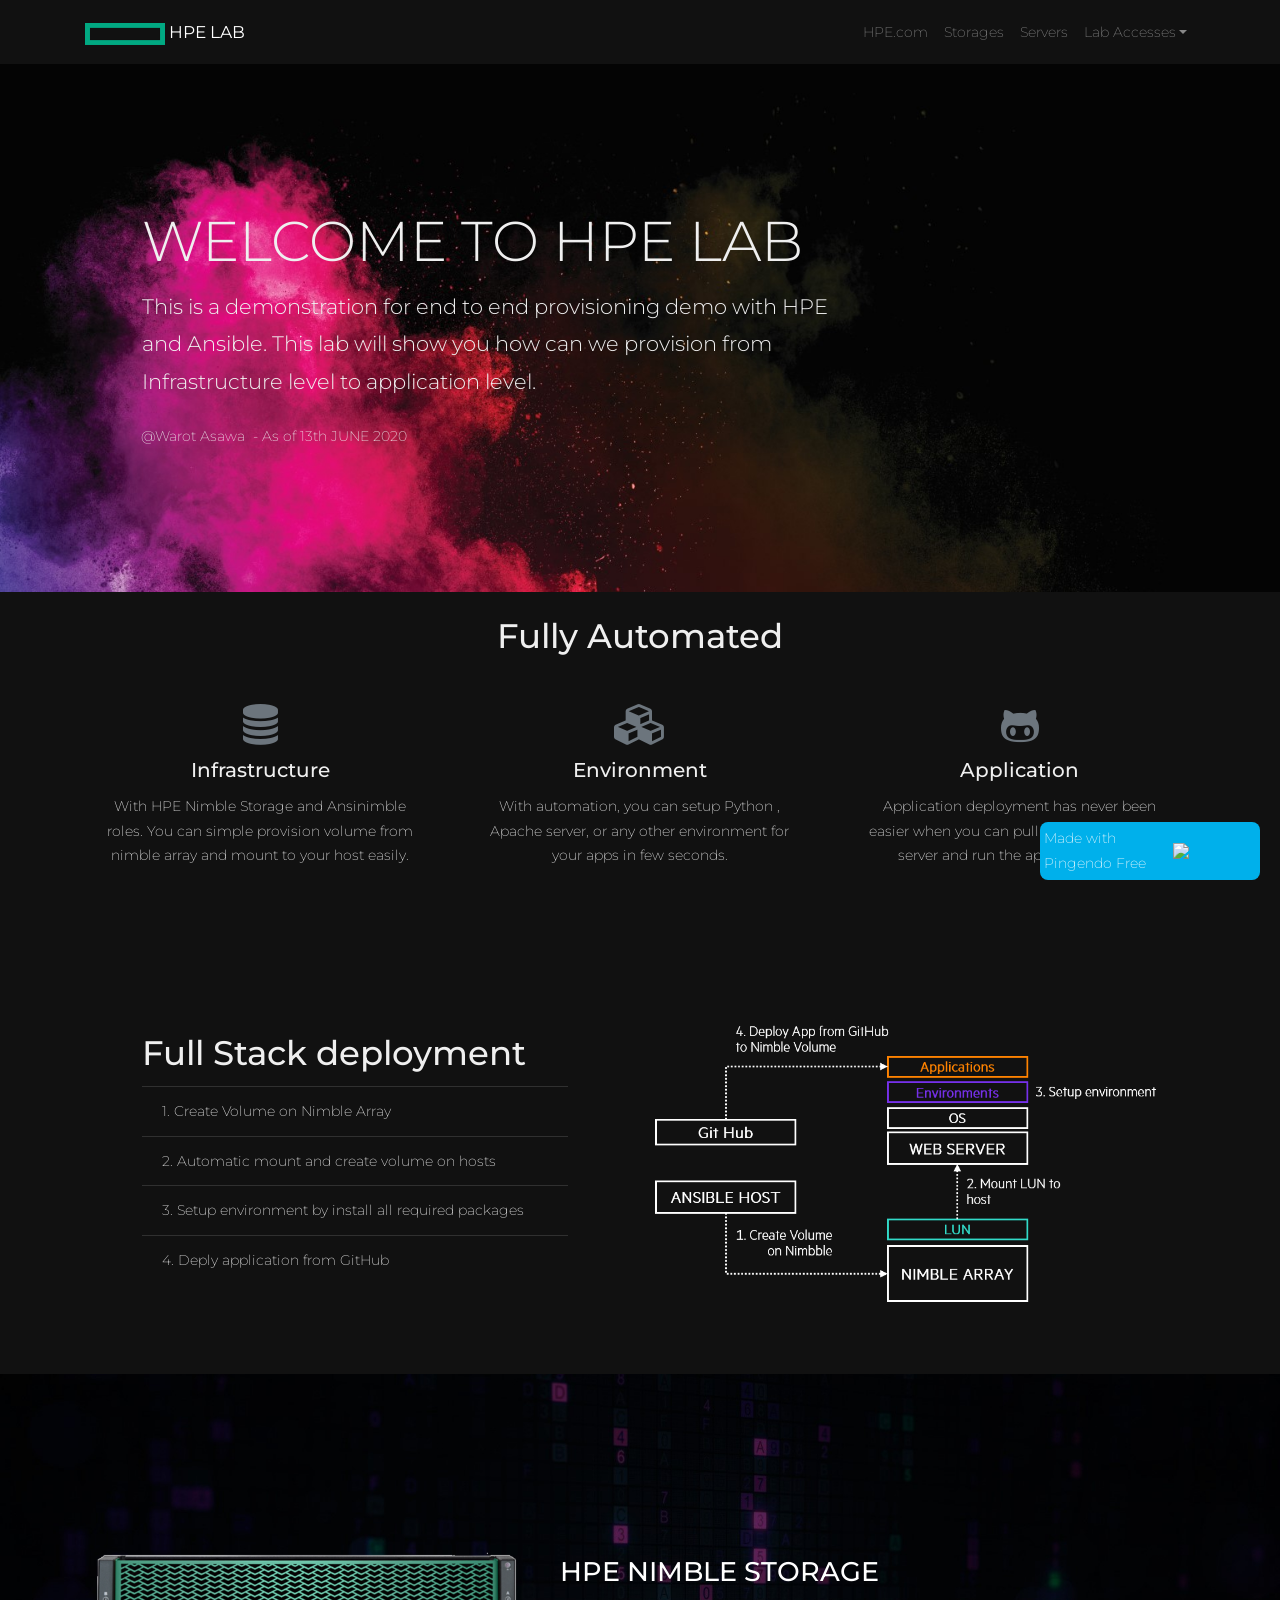
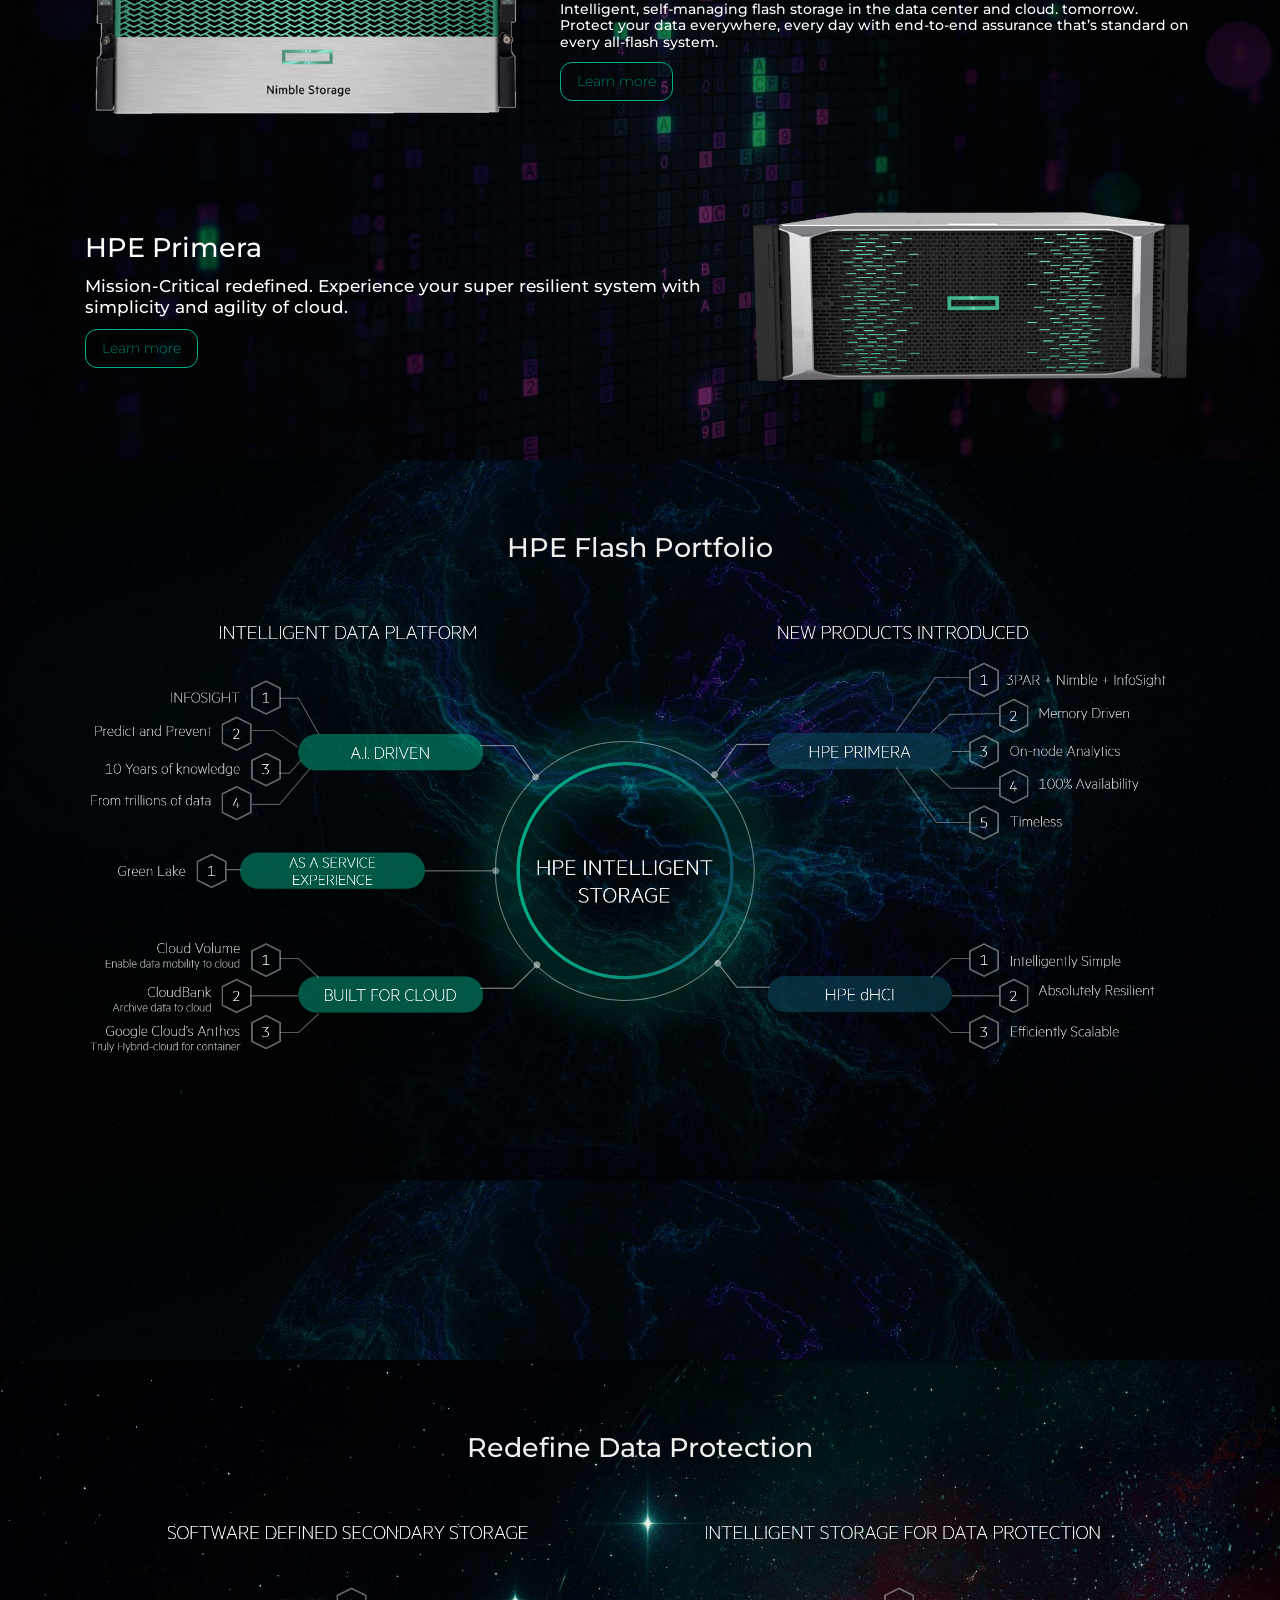
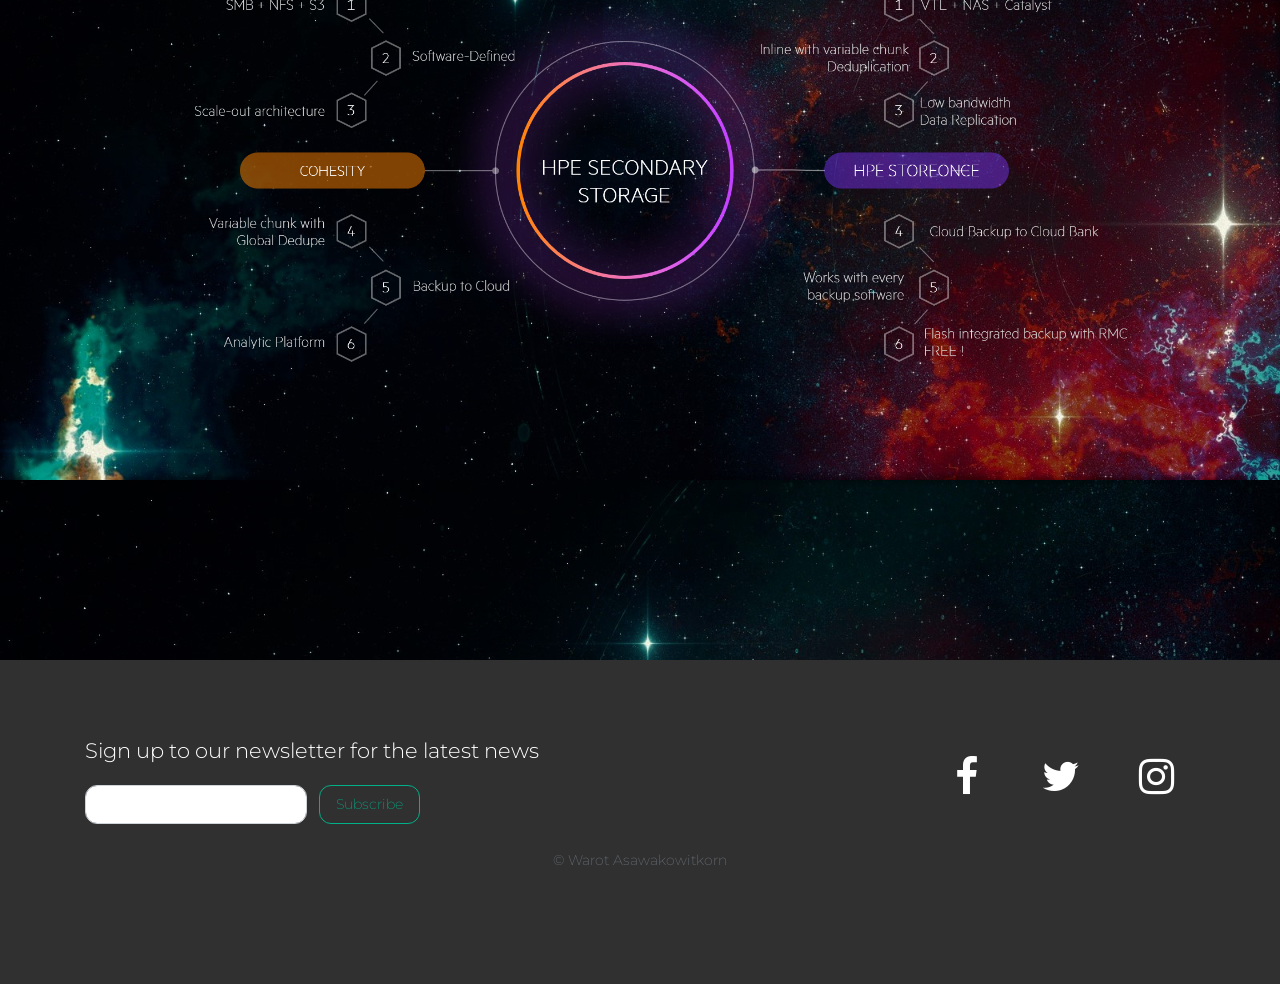
==== commit 9c5f72e5: "Change bg and Date" ====
--- a/index.html
+++ b/index.html
@@ -48,7 +48,7 @@
           <p class="mb-3 lead">This is a demonstration for end to end provisioning demo with HPE and Ansible. This lab will show you how can we provision from Infrastructure level to application level. </p>
           <form class="form-inline d-flex justify-content-end">
           </form>
-          <div class="input-group-append">@Warot Asawa&nbsp; - As of 12.5th JUNE 2020</div>
+          <div class="input-group-append">@Warot Asawa&nbsp; - As of 13th JUNE 2020</div>
         </div>
         <div class="col-md-3 col-5"></div>
       </div>
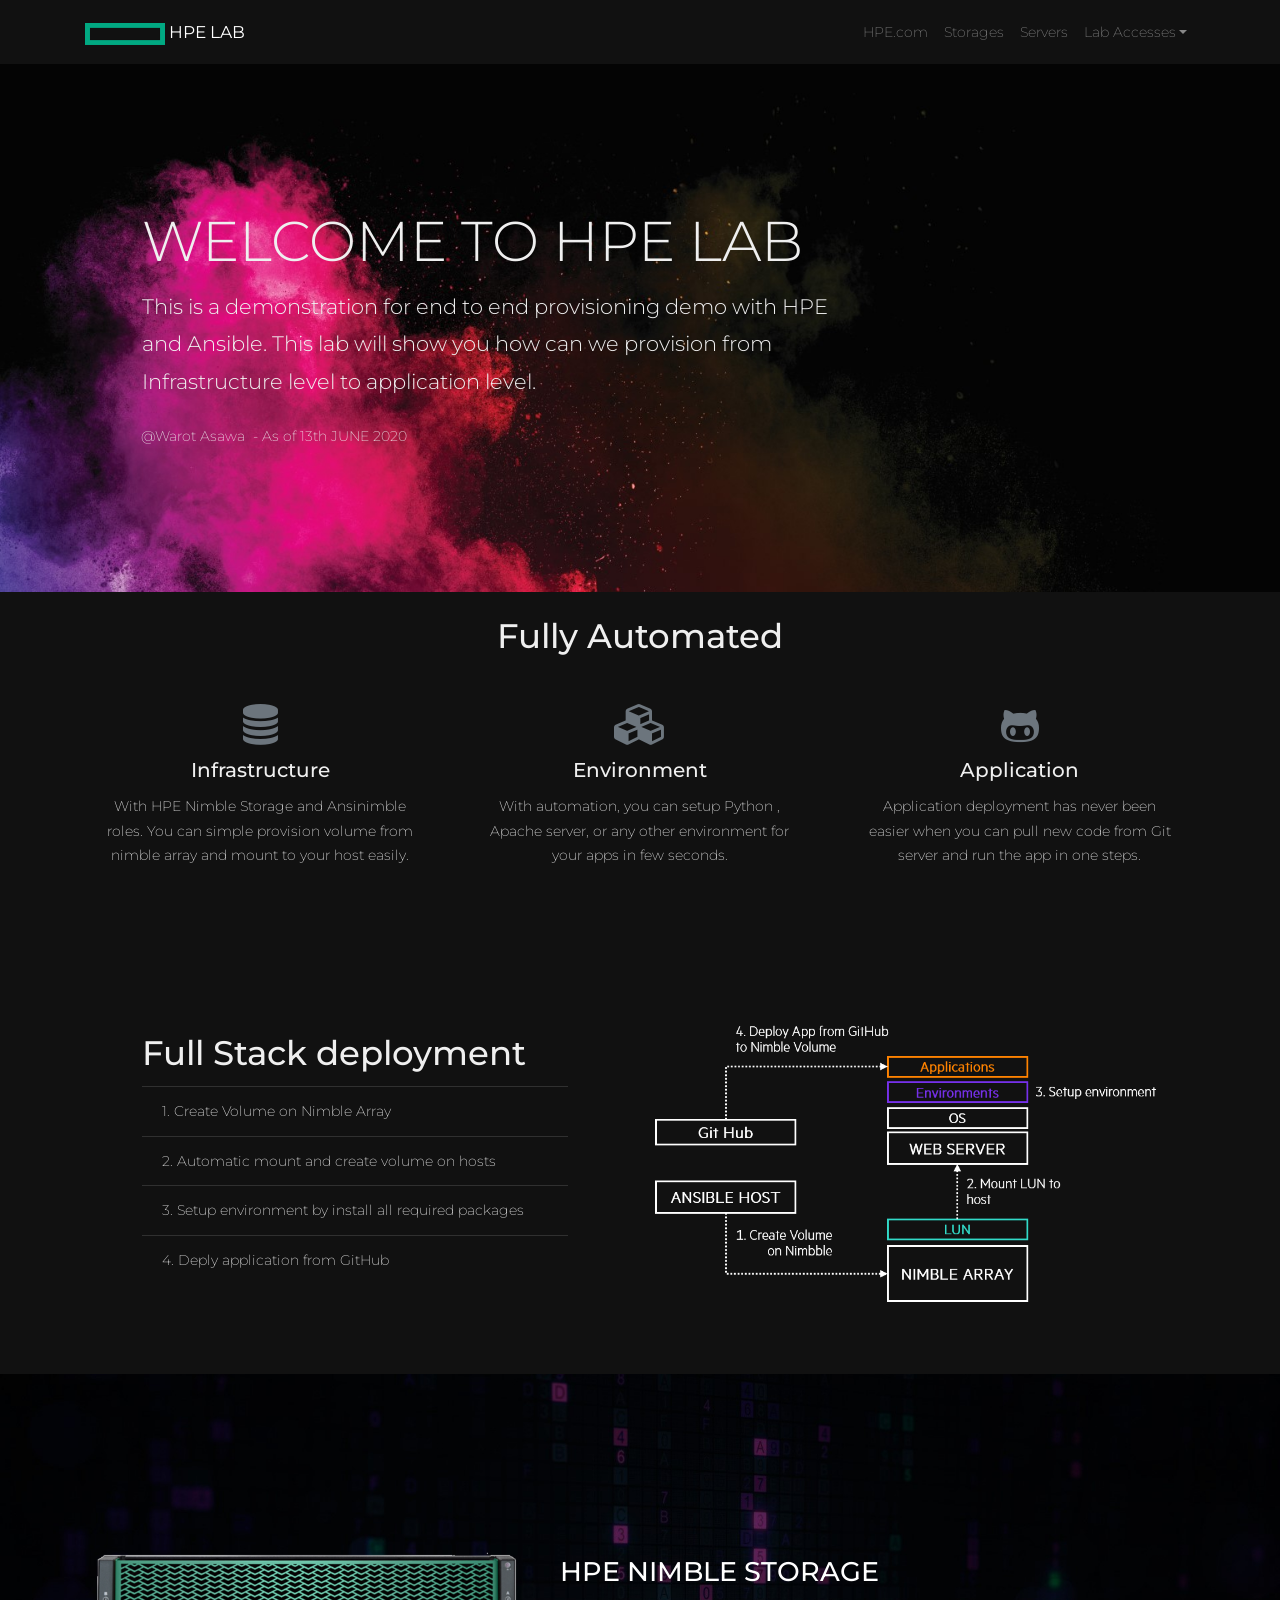
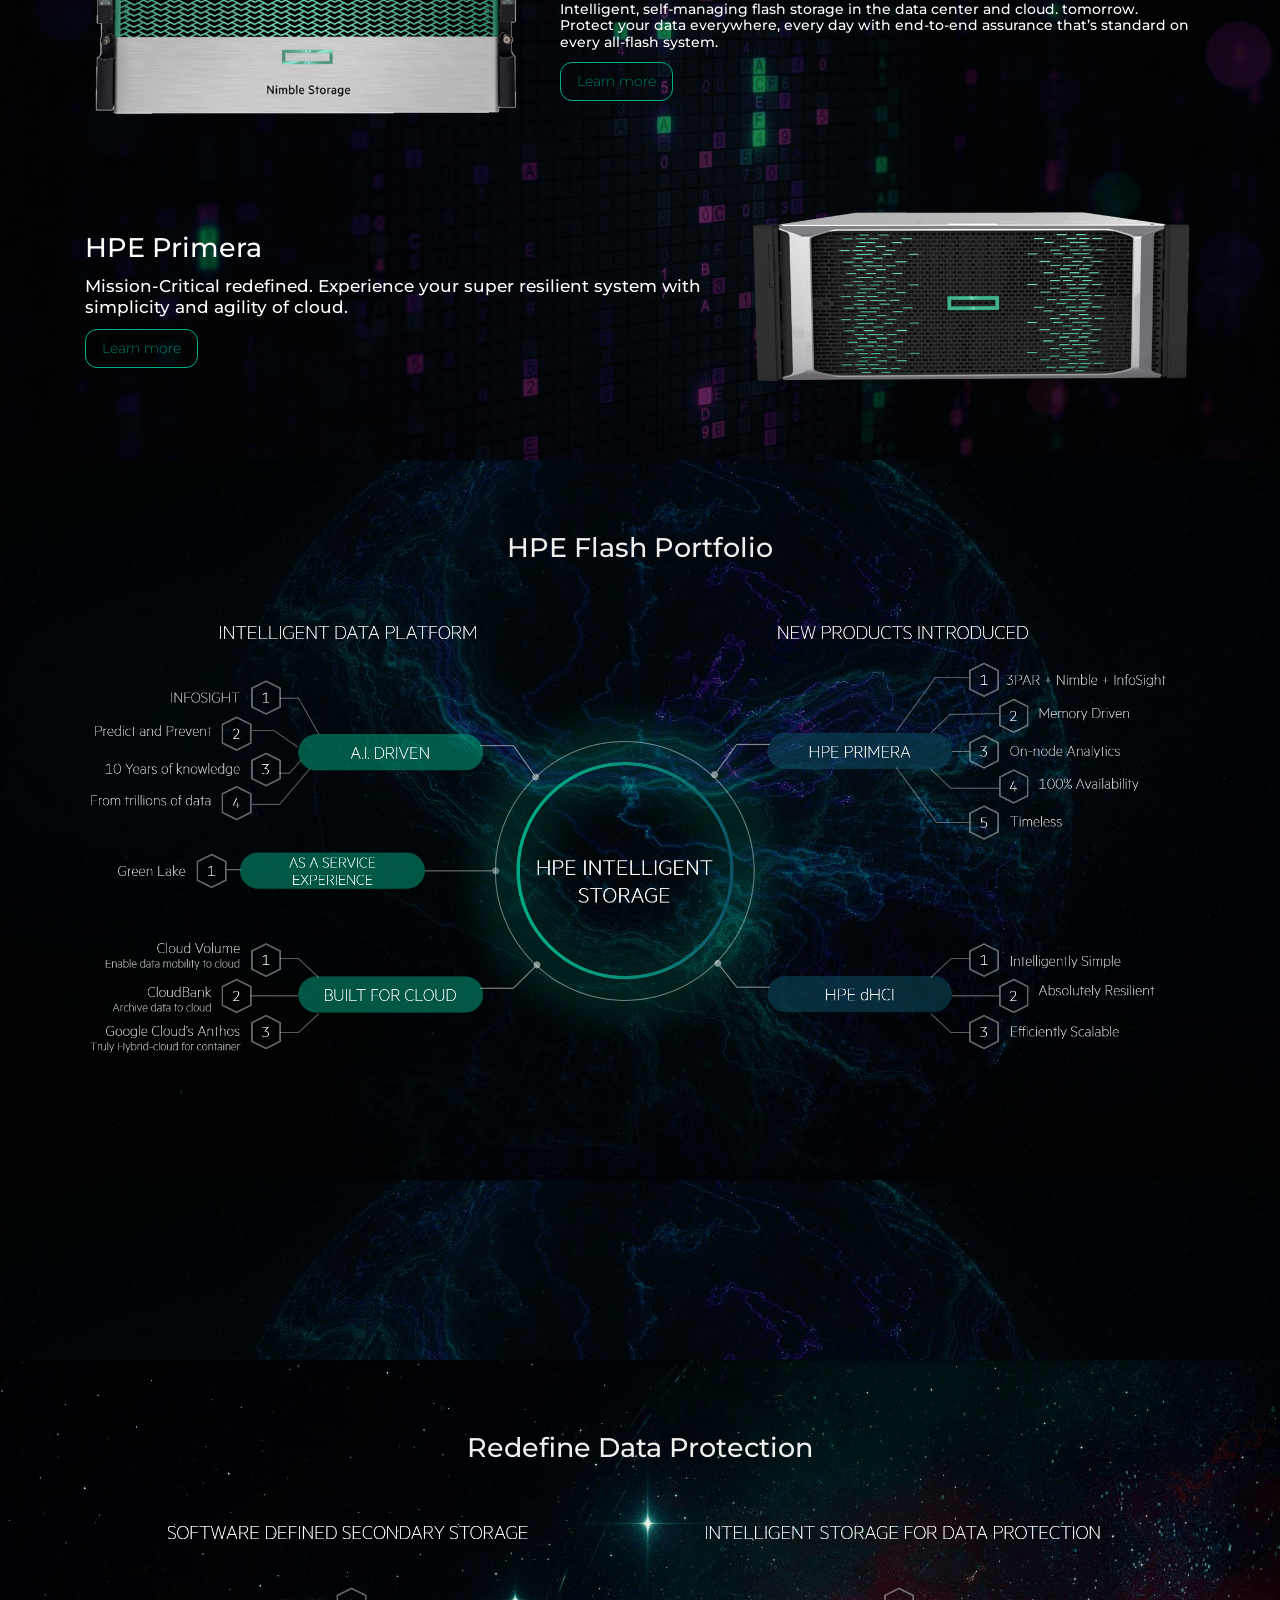
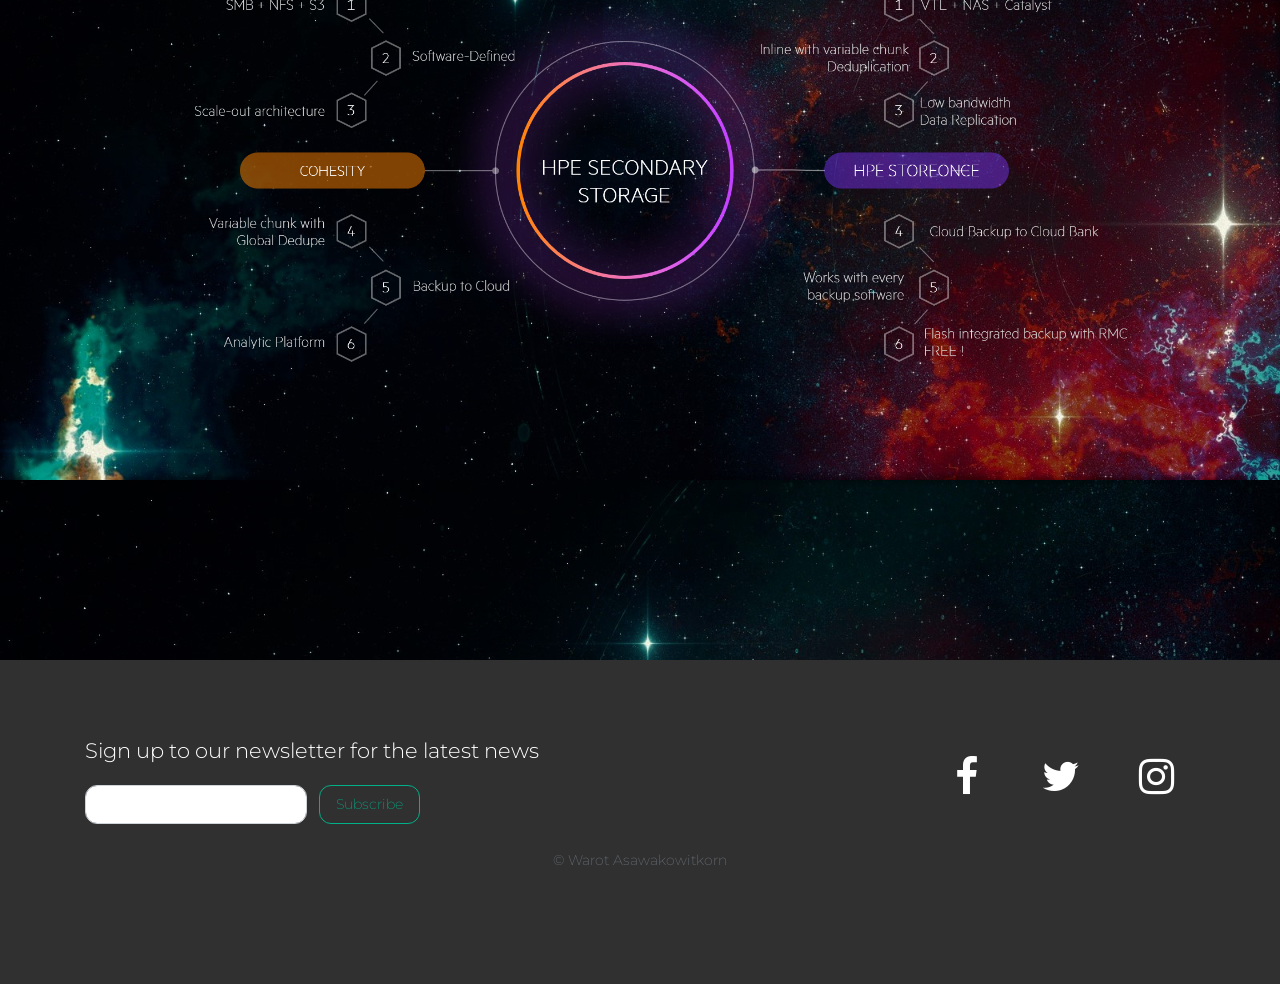
==== commit 3d0ce434: "Remove banner" ====
--- a/index.html
+++ b/index.html
@@ -177,7 +177,6 @@
   <script src="https://stackpath.bootstrapcdn.com/bootstrap/4.1.3/js/bootstrap.min.js" integrity="sha384-ChfqqxuZUCnJSK3+MXmPNIyE6ZbWh2IMqE241rYiqJxyMiZ6OW/JmZQ5stwEULTy" crossorigin="anonymous"></script>
   <!-- Script: Smooth scrolling between anchors in the same page -->
   <script src="js/smooth-scroll.js" style=""></script>
-  <pingendo onclick="window.open('https://pingendo.com/', '_blank')" style="cursor:pointer;position: fixed;bottom: 20px;right:20px;padding:4px;background-color: #00b0eb;border-radius: 8px; width:220px;display:flex;flex-direction:row;align-items:center;justify-content:center;font-size:14px;color:white">Made with Pingendo Free&nbsp;&nbsp;<img src="https://pingendo.com/site-assets/Pingendo_logo_big.png" class="d-block" alt="Pingendo logo" height="16"></pingendo>
 </body>
 
 </html>
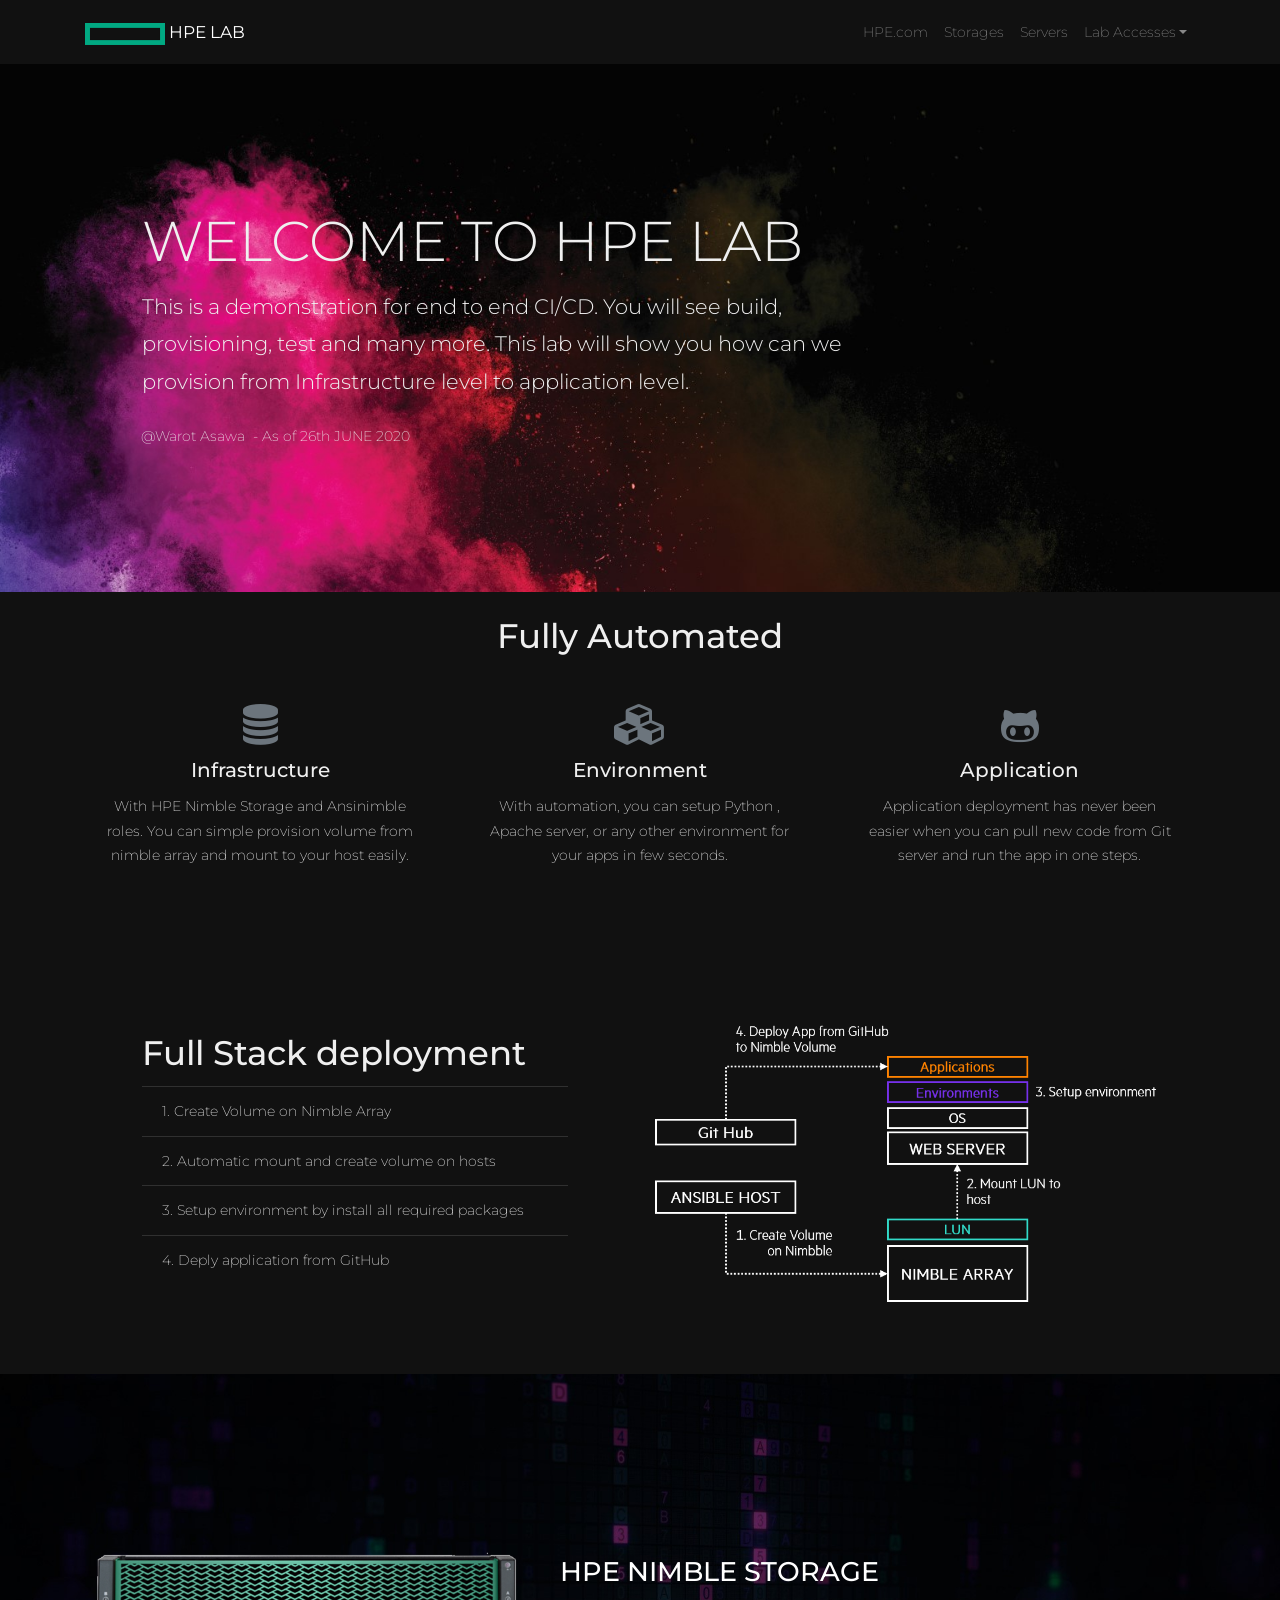
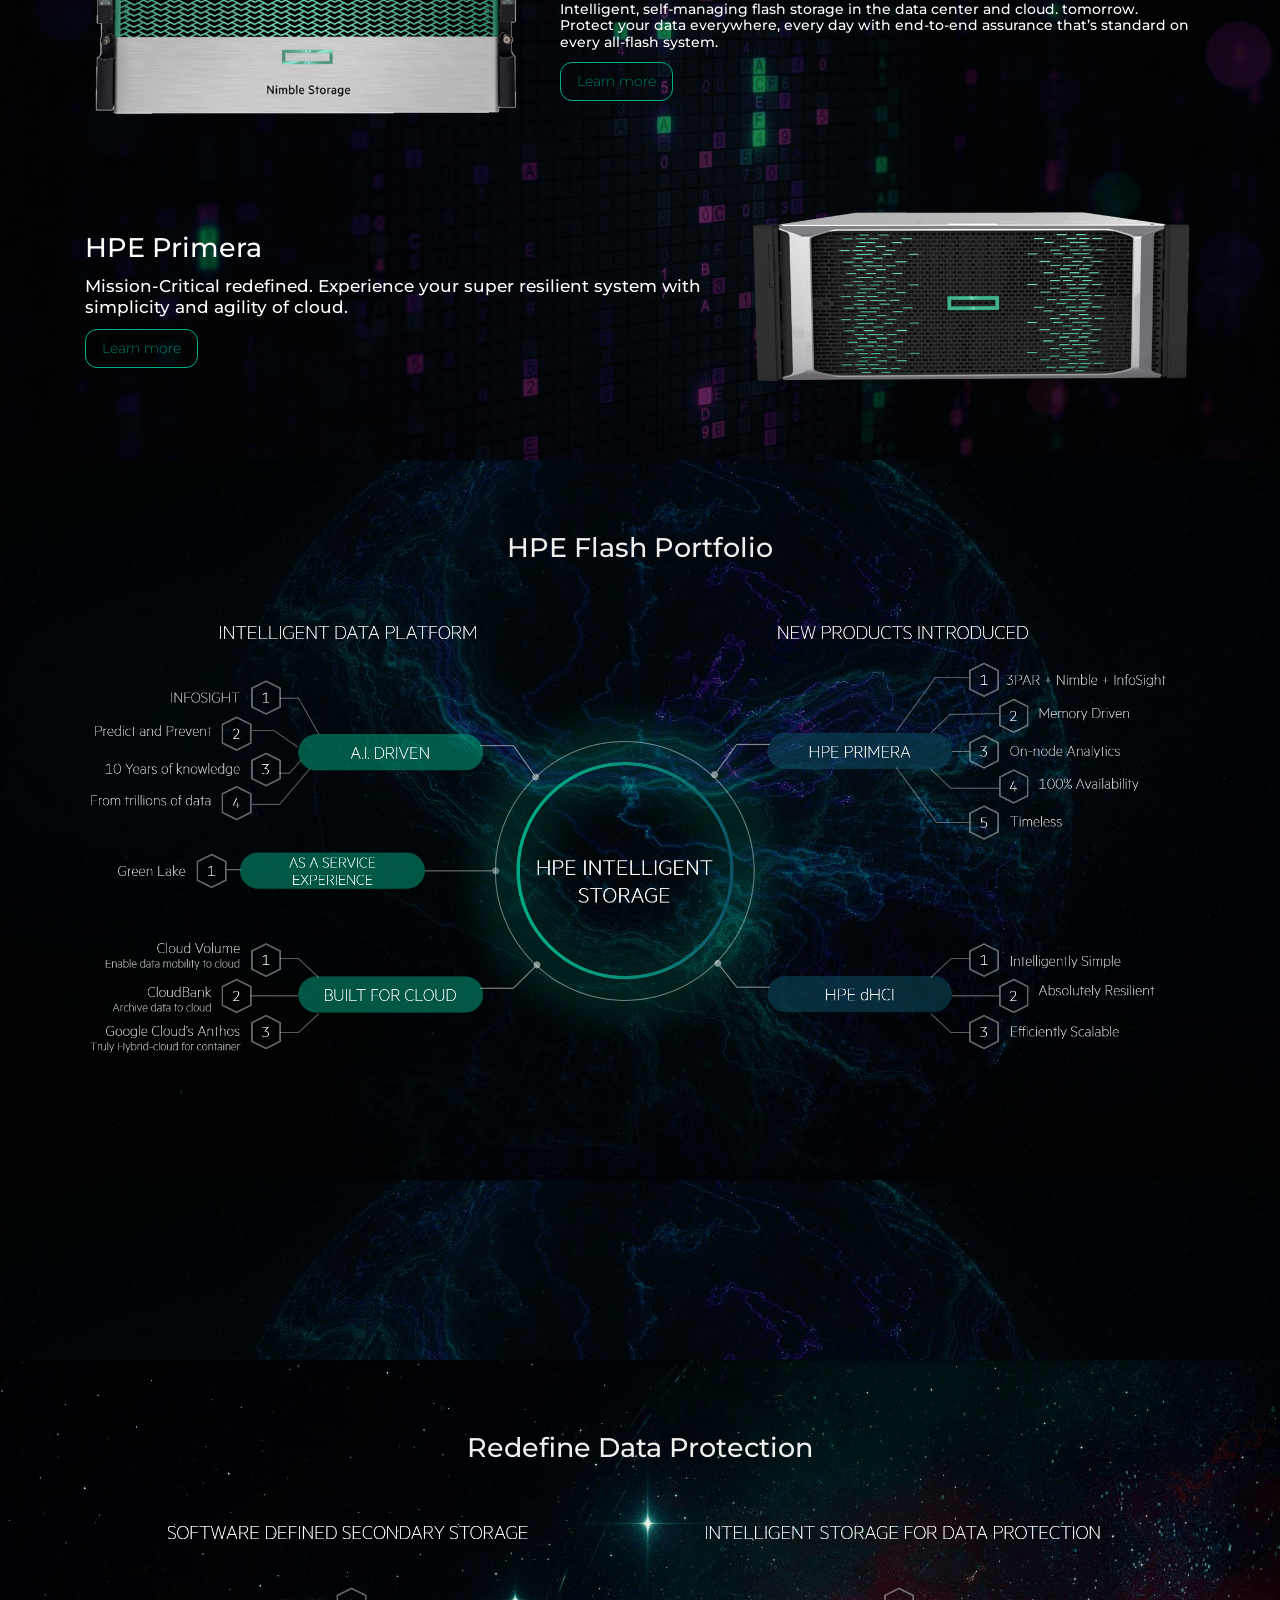
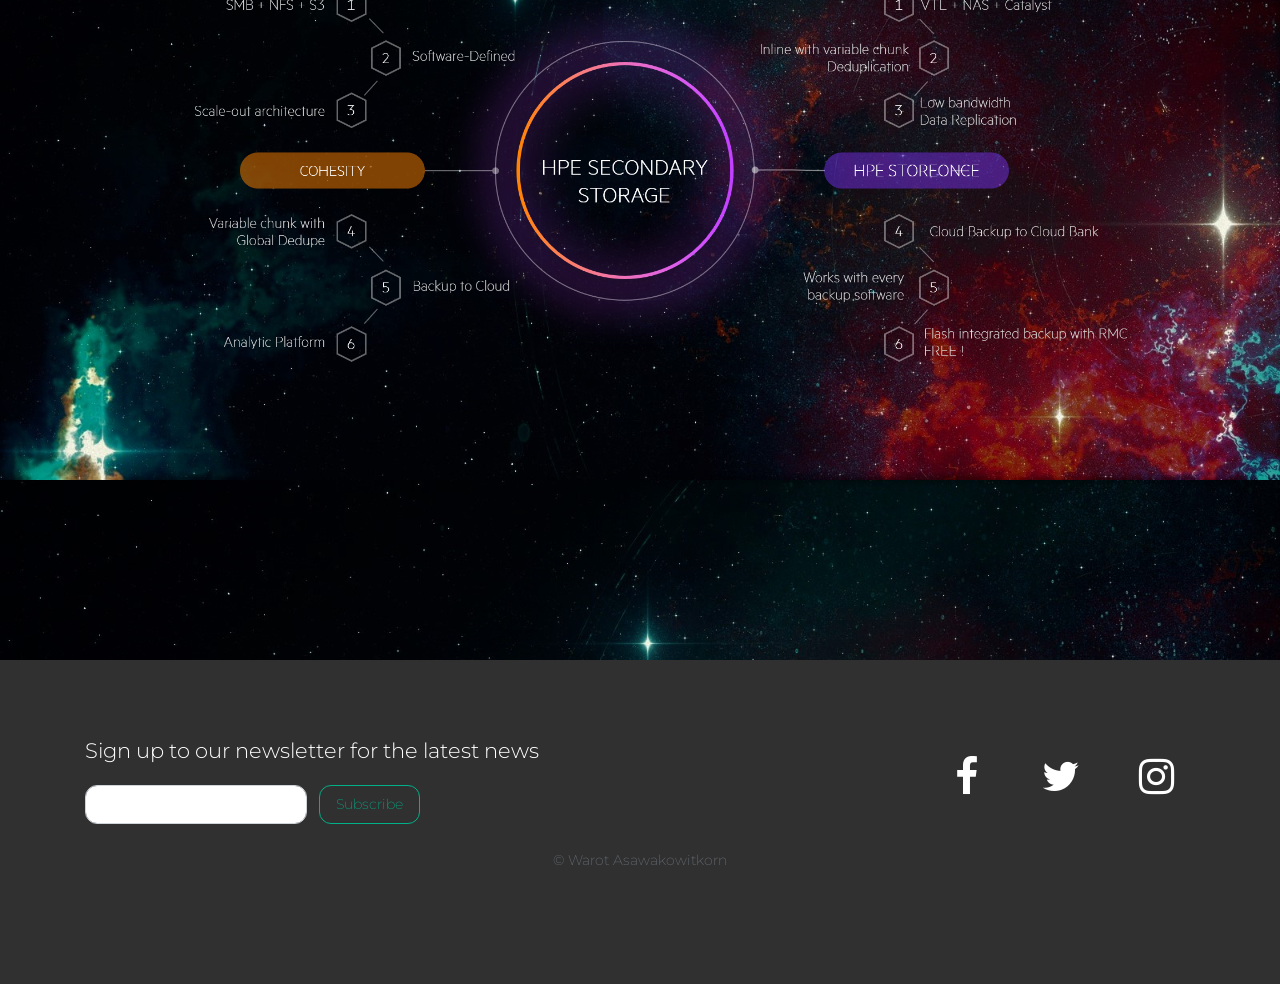
==== commit 94a37444: "Change BG, edit date" ====
--- a/index.html
+++ b/index.html
@@ -45,10 +45,10 @@
       <div class="row">
         <div class="p-5 mx-auto mx-md-0 ml-md-auto col-7 col-md-9">
           <h3 class="display-4">WELCOME TO HPE LAB </h3>
-          <p class="mb-3 lead">This is a demonstration for end to end provisioning demo with HPE and Ansible. This lab will show you how can we provision from Infrastructure level to application level. </p>
+          <p class="mb-3 lead">This is a demonstration for end to end CI/CD. You will see build, provisioning, test and many more. This lab will show you how can we provision from Infrastructure level to application level. </p>
           <form class="form-inline d-flex justify-content-end">
           </form>
-          <div class="input-group-append">@Warot Asawa&nbsp; - As of 13th JUNE 2020</div>
+          <div class="input-group-append">@Warot Asawa&nbsp; - As of 26th JUNE 2020</div>
         </div>
         <div class="col-md-3 col-5"></div>
       </div>
